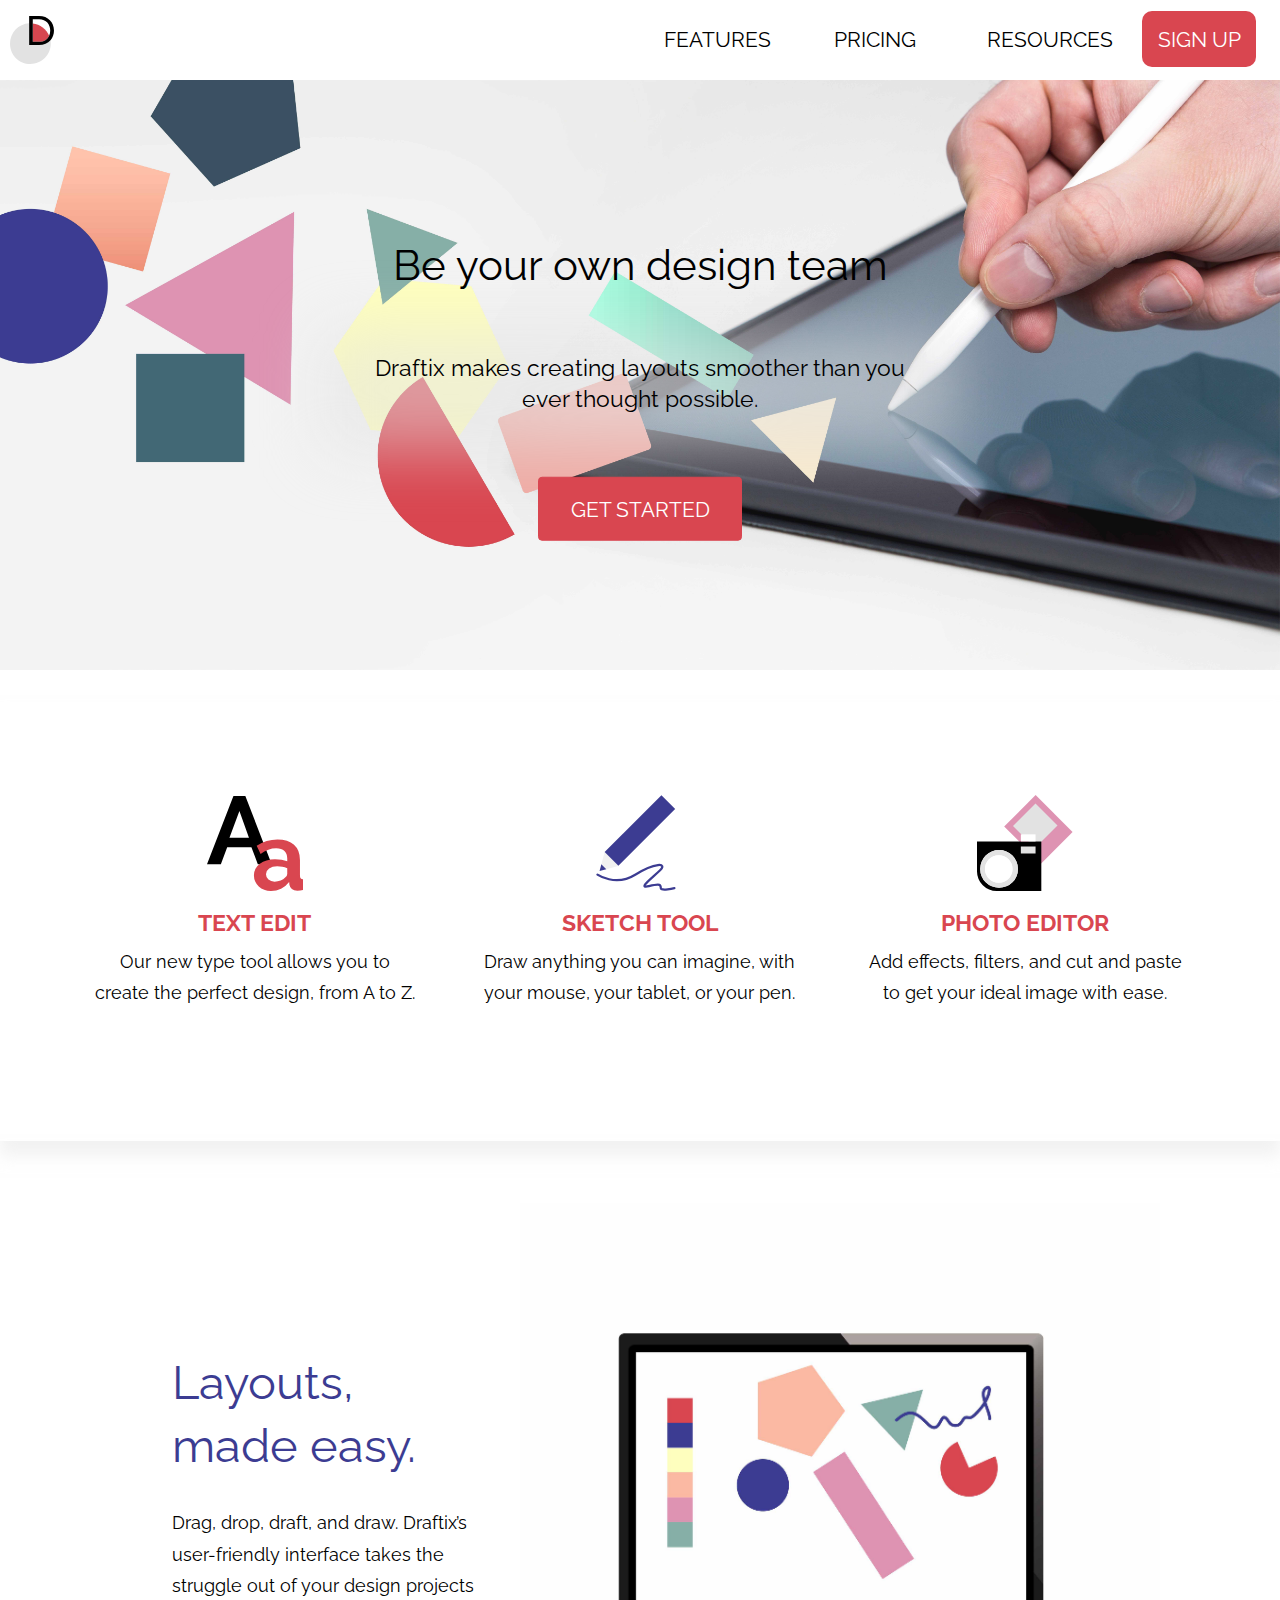
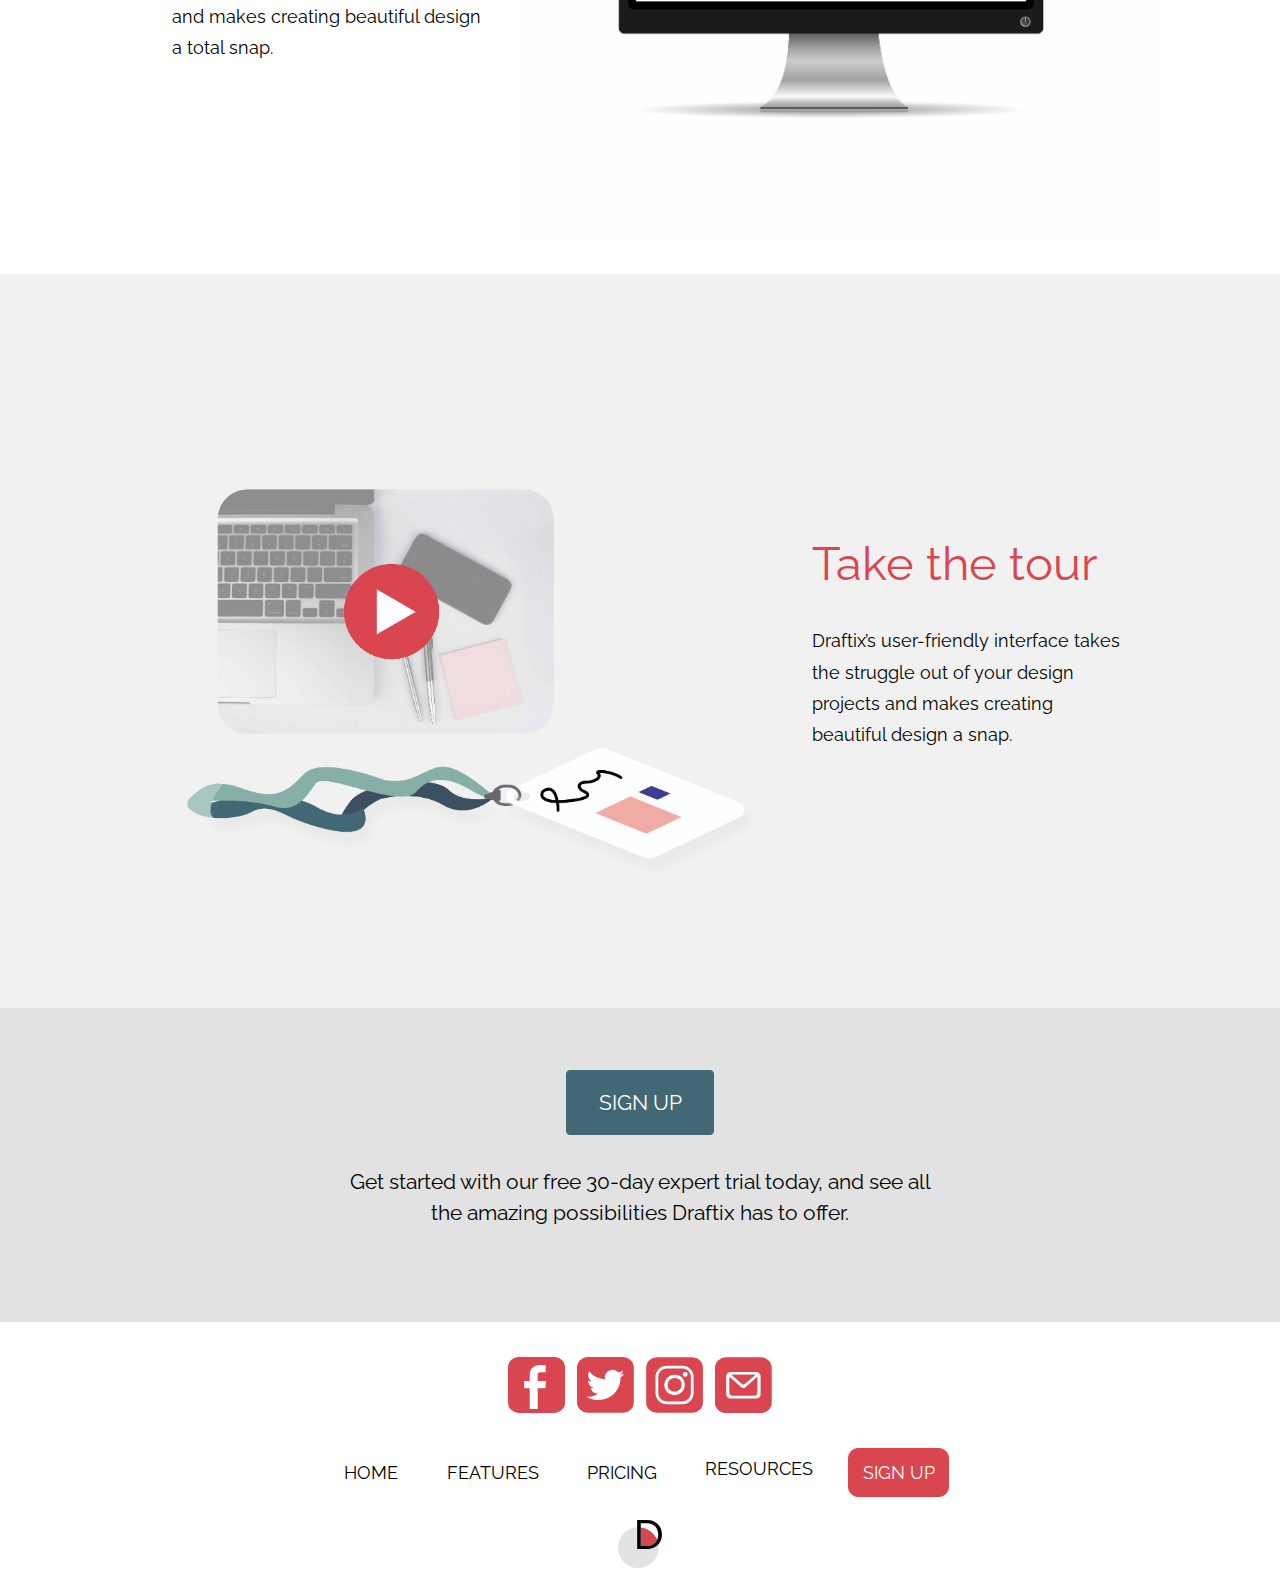
==== index.html @ 53c60def "Fixed bottom nav buttons and favicon" ====
<!DOCTYPE html>
<html lang="en-ca">
<head>
  <meta charset="utf-8">
  <title>Draftix | Home</title>
  <meta name="viewport" content="width=device-width,initial-scale=1">
  <link href="css/modules.css" rel="stylesheet">
  <link href="css/grid.css" rel="stylesheet">
  <link href="css/type.css" rel="stylesheet">
  <link href="css/main.css" rel="stylesheet">
  <link href="https://fonts.googleapis.com/css?family=Raleway:500,700" rel="stylesheet">
  <link rel="icon" type="image/png" href="images/favicon-32x32.png" sizes="32x32">
  <link rel="icon" type="image/png" href="images/favicon-16x16.png" sizes="16x16">

</head>
<body>

  <header>
    <div class="grid pad-t-1-4">
      <div class="unit xs-1-4 island-1-4">
        <a href="index.html"><img class="logo icon i-48" src="images/draftix-logo.svg" alt=""></a>
      </div>
      <nav class="nav-top unit xs-3-4">
        <input type="checkbox" class="nav-check" id="nav-check">
        <label class="nav-label" for="nav-check">
          <img class="nav-open icon i-48" src="images/nav-icon-open.svg" alt="Open Navigation">
          <img class="nav-close icon i-48" src="images/nav-icon-close.svg" alt="Close Navigation">
        </label>
        <ul class="nav list-group text-upper grid">
          <li class="island-1-2 unit xs-1 s-1 m-1 l-1-4 current"><a href="tour.html">Features</a></li>
          <li class="island-1-2 unit xs-1 s-1 m-1 l-1-4"><a href="pricing.html">Pricing</a></li>
          <li class="island-1-2 unit xs-1 s-1 m-1 l-1-4"><a href="#">Resources</a></li>
          <li class="island-1-2 unit xs-1 s-1 m-1 l-1-4"><a href="sign-up.html">Sign Up</a></li>
        </ul>
      </nav>
    </div>
  </header>

  <main>
    <div class="banner grid relative">

      <div class="crop unit unit-content-center xs-1 push">
        <img class="home-banner overflow" src="images/banner-tablet-shapes.jpg" alt="banner">
      </div>

      <div class="unit banner-text absolute text-center pin-c xs-2-3 s-1-2">
        <h1 class="not-bold zetta push">Be your own design team</h1>
        <p class=" push mega island home-banner-caption pad-t-1-2">Draftix makes creating layouts smoother than you ever thought possible.</p>
        <p class="push-2 mega island home-banner-blur pad-t-1-2">Draftix makes creating layouts smoother than you ever thought possible.</p>
        <a href="pricing.html" class="btn btn-red text-upper gutter island-1-2">Get Started</a>
      </div>

    </div>

    <section>
      <div class="icon-list shadow pad-b island center-content">
        <ol class="list-group island center-contents-horizontal grid valign-middle icons">

          <li class=" home-icon island list-group-item unit xs-1 s-1 m-1-3 l-1-3 text-center push-1-4">
            <i class="icon i-96 push-1-2"><img src="images/icon-text.svg" alt=""></i>
            <h2 class="mega icon-label bold text-upper center-text push-1-4">Text Edit</h2>
            <p class="milli">Our new type tool allows you to create the perfect design, from A to Z.</p>
          </li>

          <li class="home-icon island list-group-item unit xs-1 s-1 m-1-3 l-1-3 text-center push-1-4">
            <i class="icon i-96 push-1-2"><img src="images/icon-sketch.svg" alt=""></i>
            <h2 class="mega icon-label bold text-upper center-text push-1-4">Sketch Tool</h2>
            <p class="milli">Draw anything you can imagine, with your mouse, your tablet, or your pen.</p>
          </li>

          <li class="home-icon island list-group-item unit xs-1 s-1 m-1-3 l-1-3 text-center push-1-4">
            <i class="icon i-96 push-1-2"><img src="images/icon-photo.svg" alt=""></i>
            <h2 class="mega icon-label bold text-upper center-text push-1-4">Photo Editor</h2>
            <p class="milli">Add effects, filters, and cut and paste to get your ideal image with ease.</p>
          </li>

        </ol>
      </div>

      <div class="shadow cards center-content">
        <div class="grid center cards-container center-content push">
          <div class="unit xs-1 s-1 m-2-3 l-1-2 card-type-1 gutter">
            <div class=" card-type">
              <h2 class=" pad-t-2 blue not-bold yotta">Layouts, made easy.</h2>
              <p class="milli">Drag, drop, draft, and draw. Draftix’s user-friendly interface takes the struggle out of your design projects and makes creating beautiful design a total snap.</p>
            </div>
          </div>
          <div class="unit xs-1 s-1 m-1-3 l-1-2 card-image pad-t-2">
            <img class="monitor img-flex" src="images/home-card-monitor.jpg" alt="monitor">
          </div>
          <div class="unit xs-1 s-1 m-1-2 l-1-2 card-type-2 island text-center">
            <h2 class="blue not-bold yotta">Layouts, made easy.</h2>
            <p class="gutter-2">Drag, drop, draft, and draw. Draftix’s user-friendly interface takes the struggle out of your design projects and makes creating beautiful design a total snap.</p>
          </div>
        </div>
      </div>

      <div class="shadow cards center-content back-lt-gray">
        <div class="grid center cards-container center-content push">
          <div class="unit xs-1 s-1 m-1-3 l-1-2 card-image embed">
            <img class="pass img-flex pad-t-2" src="images/card-pass.jpg" alt="monitor">
          </div>
          <div class="unit xs-1 s-1 m-1-2 l-1-2 card-type-4 island text-center">
            <h2 class="red not-bold yotta">Take the tour</h2>
            <p class="gutter-2">Draftix’s user-friendly interface takes the struggle out of your design projects and makes creating beautiful design a snap.</p>
          </div>
          <div class="unit xs-1 s-1 m-2-3 l-1-2 card-type-3 gutter">
            <div class="card-type">
              <h2 class=" pad-t-2 red not-bold yotta">Take the tour</h2>
              <p class="milli">Draftix’s user-friendly interface takes the struggle out of your design projects and makes creating beautiful design a snap.</p>
            </div>
          </div>
        </div>
      </div>
    </section>

    <div class="back-dk-gray center-content island-2">
      <a href="pricing.html" class="btn btn-teal text-upper gutter island-1-2 push">Sign Up</a>
      <p class="sign-up-text center-text">Get started with our free 30-day expert trial today, and see all the amazing possibilities Draftix has to offer.</p>
    </div>

  </main>

  <footer class="island-1-2 bottom-nav">
    <div class="gutter-1-2 pad-t-1-2">
      <a class="icon-link push-2" href="https://www.facebook.com/">
        <i class="icon i-64">
          <img class="island-1-8" src="images/icon-social-facebook.svg" alt="Facebook">
        </i>
        <span class="icon-label hidden">Facebook</span>
      </a>
      <a class="icon-link push-2" href="https://www.twitter.com/">
        <i class="icon i-64">
          <img class="island-1-8" src="images/icon-social-twitter.svg" alt="Twitter">
        </i>
        <span class="icon-label hidden">Twitter</span>
      </a>
      <a class="icon-link push-2" href="https://www.instagram.com/">
        <i class="icon i-64">
          <img class="island-1-8" src="images/icon-social-instagram.svg" alt="Instagram">
        </i>
        <span class="icon-label hidden">Instagram</span>
      </a>
      <a class="icon-link push-2" href="#">
        <i class="embed-item icon i-64">
          <img class="island-1-8" src="images/icon-social-email.svg" alt="Email">
        </i>
        <span class="icon-label hidden">Email</span>
      </a>
    </div>
    <nav class="pad-t-1-2">
      <ul class="list-group text-upper milli push-0 island-1-4">
        <li class="island-1-4"><a href="index.html">Home</a></li>
        <li class="island-1-4"><a href="tour.html">Features</a></li>
        <li class="island-1-4"><a href="pricing.html">Pricing</a></li>
        <li class="island-1-4 push-1-4"><a href="#">Resources</a></li>
        <li class="island-1-4"><a class="btn btn-red text-upper pad-t-1-4" href="pricing.html">Sign Up</a></li>
      </ul>
    </nav>
    <div class="unit xs-1 island-1-4 bottom-logo">
      <a class="right pad-b-1-2" href="index.html"><img class="icon i-48" src="images/draftix-logo.svg" alt=""></a>
    </div>
  </footer>

</body>
</html>
---- css/modules.css ----
/*
 * Modulifier || Code released under the UNLICENSE
 * Code under other copyrights & licenses listed below.
 * https://modulifier.web-dev.tools/#responsive;images;list-group;embed;media-object;icons;hidden;positioning;nice-lists;forms;buttons;accessibility;print
 */

@-moz-viewport { width: device-width; scale: 1; }
@-ms-viewport { width: device-width; scale: 1; }
@-o-viewport { width: device-width; scale: 1; }
@-webkit-viewport { width: device-width; scale: 1; }
@viewport { width: device-width; scale: 1; }

html {
  box-sizing: border-box;
  -moz-text-size-adjust: 100%;
  -ms-text-size-adjust: 100%;
  -webkit-text-size-adjust: 100%;
  text-size-adjust: 100%;
}

*, *::before, *::after {
  box-sizing: inherit;
}

body {
  margin: 0;
}

article,
aside,
details,
figcaption,
figure,
footer,
header,
main,
menu,
nav,
section,
summary {
  display: block;
}

audio,
canvas,
progress,
video {
  display: inline-block;
  vertical-align: baseline;
}

template {
  display: none;
}

details {
  cursor: pointer;
}

audio:not([controls]) {
  display: none;
  height: 0;
}

a,
area,
button,
input,
label,
select,
textarea,
[tabindex] {
  -ms-touch-action: manipulation;
  touch-action: manipulation;
}

img {
  border: 0;
}

.img-flex {
  display: block;
  width: 100%;
}

svg {
  fill: currentColor;
}

svg:not(:root) {
  overflow: hidden;
}

svg.img-flex {
  width: 100%;
  height: 100%;
}

.image-replacement, .ir {
  overflow: hidden;
  direction: ltr;
  text-align: left;
  text-indent: 100%;
  white-space: nowrap;
}

.list-group, .list-group-inline, .list-group--inline {
  padding-left: 0;
  list-style-type: none;
}

.list-group > dd {
  margin-left: 0;
}

.list-group-inline::before,
.list-group-inline::after,
.list-group--inline::before,
.list-group--inline::after {
  content: "";
  display: table;
}

.list-group-inline::after,
.list-group--inline::after {
  clear: both;
}

.list-group-inline > li,
.list-group--inline > li {
  display: inline-block;
}

.list-group-inline > dt,
.list-group--inline > dt {
  clear: left;
  float: left;
  width: 11em;
}

.list-group-inline > dd,
.list-group--inline > dd {
  float: left;
  min-width: 12em;
}

.embed {
  margin-left: 0;
  margin-right: 0;
  overflow: hidden;
  position: relative;
  width: 100%;
}

.embed-1by1, .embed--1by1 {
  padding-top: 100%; /* Square */
}

.embed-4by3, .embed--4by3 {
  padding-top: 75%; /* Traditional TV/computer screens */
}

.embed-iso216, .embed--iso216 {
  padding-top: 70.92%; /* A-standard paper sizes */
}

.embed-3by2, .embed--3by2 {
  padding-top: 66.6%; /* Classic 35 mm film & most digital photos, landscape */
}

.embed-2by3, .embed--2by3 {
  padding-top: 150%; /* Classic 35 mm film & most digital photos, portrait */
}

.embed-golden, .embed--golden {
  padding-top: 61.8%; /* The Golden Ratio */
}

.embed-16by9, .embed--16by9 {
  padding-top: 56.25%; /* HD TV */
}

.embed-185by100, .embed--185by100 {
  padding-top: 54.05%; /* Common widescreen cinema */
}

.embed-24by10, .embed--24by10 {
  padding-top: 41.667%; /* Widescreen cinema: 2.4:1 */
}

.embed-3by1, .embed--3by1 {
  padding-top: 33.3333%; /* Panorama photos */
}

.embed-4by1, .embed--4by1 {
  padding-top: 25%; /* Polyvision */
}

.embed-5by1, .embed--5by1 {
  padding-top: 20%; /* Really wide... */
}

.embed-item, .embed__item {
  min-height: 100%;
  left: 0;
  position: absolute;
  top: 0;
  width: 100%;
}

.media {
  overflow: hidden;
}

.media-img, .media__img {
  float: left;
}

.media-img-reversed, .media__img--reversed {
  float: right;
}

.media-img-stacked, .media__img--stacked {
  float: none;
}

.media-body, .media__body {
  overflow: hidden;
  min-width: 12em; /* Slightly less than 200px, responsiveness built in */
}

.icon {
  display: inline-block;
  position: relative;
  background: transparent none no-repeat center center;
  background-size: contain;
  vertical-align: middle;
}

.i-16, .i--16 {
  height: 16px;
  width: 16px;
}

.i-18, .i--18 {
  height: 18px;
  width: 18px;
}

.i-24, .i--24 {
  height: 24px;
  width: 24px;
}

.i-32, .i--32 {
  height: 32px;
  width: 32px;
}

.i-48, .i--48 {
  height: 48px;
  width: 48px;
}

.i-64, .i--64 {
  height: 64px;
  width: 64px;
}

.i-96, .i--96 {
  height: 96px;
  width: 96px;
}

.i-128, .i--128 {
  height: 128px;
  width: 128px;
}

.i-192, .i--192 {
  height: 192px;
  width: 192px;
}

.i-256, .i--256 {
  height: 256px;
  width: 256px;
}

.icon img,
.icon svg {
  left: 0;
  height: 100%;
  position: absolute;
  top: 0;
  width: 100%;
  fill: currentColor;
}

.icon-label {
  vertical-align: middle;
}

.icon-link,
.icon-link:focus,
.icon-link:hover {
  text-decoration: none;
}

[hidden], .hidden {
  /* stylelint-disable declaration-no-important */
  display: none !important;
  visibility: hidden !important;
  /* stylelint-enable */
}

.visually-hidden {
  height: 1px;
  margin: -1px;
  overflow: hidden;
  padding: 0;
  position: absolute;
  width: 1px;
  border: 0;
  clip: rect(0 0 0 0);
}

.visually-hidden.focusable:active, .visually-hidden.focusable:focus {
  height: auto;
  margin: 0;
  overflow: visible;
  position: static;
  width: auto;
  clip: auto;
}

.invisible {
  visibility: hidden;
}

.chop,
.crop {
  overflow: hidden;
}

.truncate {
  max-width: 100%;
  overflow: hidden;
  width: 100%;
  text-overflow: ellipsis;
  white-space: nowrap;
}

.scrollable {
  max-width: 100%;
  overflow-x: auto;
  overflow-y: hidden;
  -webkit-overflow-scrolling: touch;
}

.clearfix::after {
  content: " ";
  display: block;
  clear: both;
}

.left {
  float: left;
}

.right {
  float: right;
}

.center-text,
.center-flow {
  text-align: center;
}

.center-block {
  margin-left: auto;
  margin-right: auto;
}

.no-auto-margins,
.not-centered {
  margin-left: 0;
  margin-right: 0;
}

.center-content,
.center-content-vertical,
.center-contents,
.center-contents-vertical {
  display: -webkit-flex;
  display: -ms-flexbox;
  display: flex;
  -webkit-justify-content: center;
  -ms-flex-pack: center;
  justify-content: center;
  -webkit-align-items: center;
  -ms-flex-align: center;
  align-items: center;
  -webkit-align-content: center;
  -ms-flex-line-pack: center;
  align-content: center;
  -webkit-flex-direction: column wrap;
  -ms-flex-direction: column wrap;
  flex-flow: column wrap;
}

.center-content-horizontal,
.center-contents-horizontal {
  display: -webkit-flex;
  display: -ms-flexbox;
  display: flex;
  -webkit-justify-content: center;
  -ms-flex-pack: center;
  justify-content: center;
  -webkit-align-items: center;
  -ms-flex-align: center;
  align-items: center;
  -webkit-align-content: center;
  -ms-flex-line-pack: center;
  align-content: center;
  -webkit-flex-direction: row wrap;
  -ms-flex-direction: row wrap;
  flex-flow: row wrap;
}

.inline {
  display: inline;
}

.block {
  display: block;
}

.inline-block, .ib {
  display: inline-block;
}

.valign-top {
  vertical-align: top;
}

.valign-bottom {
  vertical-align: bottom;
}

.valign-middle {
  vertical-align: middle;
}

.fixed {
  position: fixed;
}

.relative {
  position: relative;
}

[class*="pin-"],
.absolute {
  position: absolute;
}

.static {
  position: static;
}

.zindex-1 {
  z-index: 1;
}

.zindex-2 {
  z-index: 2;
}

.zindex-3 {
  z-index: 3;
}

.zindex-1000 {
  z-index: 1000;
}

.pin-top-left,
.pin-left-top,
.pin-tl,
.pin-lt {
  top: 0;
  left: 0;
}

.pin-top-right,
.pin-right-top,
.pin-tr,
.pin-rt {
  top: 0;
  right: 0;
}

.pin-bottom-left,
.pin-left-bottom,
.pin-bl,
.pin-lb {
  bottom: 0;
  left: 0;
}

.pin-bottom-right,
.pin-right-bottom,
.pin-br,
.pin-rb {
  bottom: 0;
  right: 0;
}

.pin-top-center,
.pin-center-top,
.pin-tc,
.pin-ct {
  left: 50%;
  top: 0;
  transform: translateX(-50%);
}

.pin-bottom-center,
.pin-center-bottom,
.pin-bc,
.pin-cb {
  bottom: 0;
  left: 50%;
  transform: translateX(-50%);
}

.pin-center-left,
.pin-left-center,
.pin-cl,
.pin-lc {
  left: 0;
  top: 50%;
  transform: translateY(-50%);
}

.pin-center-right,
.pin-right-center,
.pin-cr,
.pin-rc {
  right: 0;
  top: 50%;
  transform: translateY(-50%);
}

.pin-center, .pin-c {
  left: 50%;
  top: 50%;
  transform: translate(-50%, -50%);
}

.width-quarter, .w-1-4 {
  width: 25%;
}

.width-half, .w-1-2 {
  width: 50%;
}

.width-full, .w-1 {
  width: 100%;
}

.height-quarter, .h-1-4 {
  height: 25%;
}

.height-half, .h-1-2 {
  height: 50%;
}

.height-full, .h-1 {
  height: 100%;
}

ul {
  list-style-type: none;
}

ul > li::before {
  content: "·";
  float: left;
  margin-left: -1.6em;
  width: 1.3em;
  text-align: right;
}

ol {
  counter-reset: ol-simple-numbers;
  list-style-type: none;
}

ol > li::before {
  float: left;
  margin-left: -1.6em;
  width: 1.3em;
  counter-increment: ol-simple-numbers;
  content: counter(ol-simple-numbers);
  text-align: right;
}

.list-group > li::before,
.list-group-inline > li::before,
.list-group--inline > li::before {
  content: none;
}

/* stylelint-disable no-descending-specificity */

/*
 * (c) Nicolas Gallagher and Jonathan Neal of Normalize.css || MIT License
 *     https://necolas.github.io/normalize.css/
 */

button,
input,
optgroup,
select,
textarea {
  color: inherit;
  font: inherit;
  margin: 0;
}

button,
input {
  overflow: visible;
}

button,
select {
  text-transform: none;
}

button,
html [type="button"],
[type="reset"],
[type="submit"] {
  -webkit-appearance: button;
  cursor: pointer;
}

button[disabled],
html input[disabled] {
  cursor: default;
}

button::-moz-focus-inner,
input::-moz-focus-inner {
  border: 0;
  padding: 0;
}

[type="checkbox"],
[type="radio"] {
  opacity: 0;
  position: absolute;
  height: 1px;
  width: 1px;
}

[type="number"]::-webkit-inner-spin-button,
[type="number"]::-webkit-outer-spin-button {
  height: auto;
}

[type="search"]::-webkit-search-cancel-button,
[type="search"]::-webkit-search-decoration {
  -webkit-appearance: none;
}

fieldset {
  padding-left: 0;
  padding-right: 0;

  border: 0;
  border-top: 2px solid #666;
}

legend {
  color: inherit;
  display: table;
  max-width: 100%;
  padding: 0 .3em 0 0;
  white-space: normal;

  border: 0;

  font-weight: bold;
}

optgroup {
  font-weight: bold;
}

::-webkit-input-placeholder {
  color: inherit;
  opacity: .54;
}

::-webkit-file-upload-button {
  -webkit-appearance: button;
  font: inherit;
}

/* End Normalize.css code */

label,
.label-block {
  display: block;
  cursor: pointer;
}

[type="checkbox"] + label,
[type="radio"] + label,
.label-inline {
  display: inline-block;
}

input:not([type]),
[type="text"],
[type="number"],
[type="search"],
[type="url"],
[type="email"],
[type="password"],
[type="tel"],
[type="datetime-local"],
[type="month"],
[type="week"],
[type="date"],
[type="time"],
[type="range"],
select,
textarea {
  -moz-appearance: none;
  -webkit-appearance: none;
  appearance: none;
}

input,
textarea {
  display: block;
  width: 100%;

  background-color: #fff;
  border: 2px solid #666;
  border-radius: 0;

  vertical-align: middle;
}

label {
  vertical-align: middle;
}

textarea {
  max-width: 100%;
  min-height: 4em;
  overflow: auto;
}

[type="color"] {
  display: inline-block;
  width: 2em;
}

select {
  display: block;
  width: 100%;

  background-image: url("data:image/svg+xml,%3Csvg xmlns='http://www.w3.org/2000/svg' width='256' height='256' viewBox='0 0 256 256'%3E%3Cpath fill='none' stroke='%23000' stroke-miterlimit='10' stroke-width='70' d='M36.3 82.1l91.9 91.8 91.5-91.8'/%3E%3C/svg%3E");
  background-repeat: no-repeat;
  background-position: calc(100% - .4em) center;
  background-size: 18px auto;
  background-color: #fff;
  border: 2px solid #666;
  border-radius: 0;
}

[type="checkbox"] + label::before {
  content: " ";
  display: inline-block;
  height: 1.8em;
  margin-right: .3em;
  position: relative;
  vertical-align: middle;
  top: -.1em;
  width: 1.8em;

  background-color: #fff;
  background-size: cover;
  border: 2px solid #666;

  line-height: inherit;
}

[type="checkbox"]:checked + label::before {
  background-image: url("data:image/svg+xml,%3Csvg xmlns='http://www.w3.org/2000/svg' width='256' height='256' viewBox='0 0 256 256'%3E%3Cpath fill='none' stroke='%23000' stroke-miterlimit='10' stroke-width='50' d='M49.9 130.1l50.8 50.7L206.1 75.2'/%3E%3C/svg%3E");
}

[type="checkbox"]:focus + label::before {
  outline: 3px solid #000;
  z-index: 1000;
}

[type="radio"] + label::before {
  content: " ";
  display: inline-block;
  height: 1.8em;
  margin-right: .3em;
  position: relative;
  vertical-align: middle;
  top: -.1em;
  width: 1.8em;

  background-color: #fff;
  background-size: cover;
  border: 2px solid #666;
  border-radius: 50%;

  line-height: inherit;
}

[type="radio"]:checked + label::before {
  background-image: url("data:image/svg+xml,%3Csvg xmlns='http://www.w3.org/2000/svg' width='256' height='256' viewBox='0 0 256 256'%3E%3Ccircle cx='128' cy='128' r='70.4'/%3E%3C/svg%3E");
}

[type="radio"]:focus + label::before,
[type="radio"] + label:focus::before {
  box-shadow: 0 0 0 3px #000;
  z-index: 1000;
}

[type="range"] {
  border: 0;
  background-color: #fff;
}

[type="range"]::-webkit-slider-runnable-track {
  height: 6px;

  -webkit-appearance: none;
  appearance: none;
  background-color: #ccc;
  border: 0;
  border-radius: 3px;
}

[type="range"]:active::-webkit-slider-runnable-track {
  background-color: #ccc;
}

[type="range"]::-moz-range-track {
  height: 6px;

  -moz-appearance: none;
  appearance: none;
  background-color: #ccc;
  border: 0;
  border-radius: 3px;
}

[type="range"]:active::-moz-range-track {
  background-color: #ccc;
}

[type="range"]::-ms-track {
  height: 6px;

  -ms-appearance: none;
  appearance: none;
  background-color: #ccc;
  border: 0;
  border-radius: 3px;
}

[type="range"]:active::-ms-track {
  background-color: #ccc;
}

[type="range"]::-webkit-slider-thumb {
  margin-top: -4px;
  height: 16px;
  width: 16px;

  -webkit-appearance: none;
  appearance: none;
  background-color: #000;
  border: none;
  border-radius: 50%;
}

[type="range"]:hover::-webkit-slider-thumb {
  background-color: #000;
}

[type="range"]:active::-webkit-slider-thumb {
  background-color: #000;
}

[type="range"]::-moz-range-thumb {
  margin-top: -4px;
  height: 16px;
  width: 16px;

  -webkit-appearance: none;
  appearance: none;
  background-color: #000;
  border: none;
  border-radius: 50%;
}

[type="range"]:hover::-moz-range-thumb {
  background-color: #000;
}

[type="range"]:active::-moz-range-thumb {
  background-color: #000;
}

[type="range"]::-ms-thumb {
  margin-top: -4px;
  height: 16px;
  width: 16px;

  -webkit-appearance: none;
  appearance: none;
  background-color: #000;
  border: none;
  border-radius: 50%;
}

[type="range"]:hover::-ms-thumb {
  background-color: #000;
}

[type="range"]:active::-ms-thumb {
  background-color: #000;
}

[type="checkbox"].hide-custom-input + label::before,
[type="checkbox"] + .hide-custom-input::before,
[type="radio"].hide-custom-input + label::before,
[type="radio"] + .hide-custom-input::before {
  content: none;
  display: none;
}

/* stylelint-enable */

.link-box {
  display: block;
  text-decoration: none;
}

button,
.btn {
  cursor: pointer;
  display: inline-block;
  margin: 0;
  overflow: visible;
  padding: .375em .75em .42em;
  -webkit-appearance: none;
  -moz-appearance: none;
  appearance: none;
  background-color: #333;
  border-radius: 4px;
  border: 3px solid #333;
  color: #fff;
  font: inherit;
  text-decoration: none;
  text-transform: none;
}

button::-moz-focus-inner {
  border: 0;
  padding: 0;
}

button:focus,
button:hover,
.btn:focus,
.btn:hover {
  background-color: #000;
  border-color: #000;
  color: #fff;
}

button[disabled] {
  cursor: default;
}

.btn-light, .btn--light {
  background-color: #e2e2e2;
  border-color: #e2e2e2;
  color: #000;
}

.btn-light:focus,
.btn-light:hover,
.btn--light:focus,
.btn--light:hover {
  background-color: #666;
  border-color: #666;
  color: #fff;
}

.btn-ghost,
.btn--ghost {
  background-color: transparent;
  border-color: #333;
  color: #000;
}

.btn-ghost:focus,
.btn-ghost:hover,
.btn--ghost:focus,
.btn--ghost:hover {
  background-color: #e2e2e2;
  border-color: #000;
  color: #000;
}

.btn-link {
  display: inline;
  padding: 0;
  background-color: transparent;
  border-radius: 0;
  border: 0;
  color: inherit;
}

.btn-link:focus,
.btn-link:hover {
  background-color: transparent;
  color: inherit;
}

a:hover, a:active {
  outline: none;
}

a:focus,
[tabindex="0"]:focus,
details:focus,
summary:focus,
input:focus,
textarea:focus,
button:focus,
select:focus {
  outline: 3px solid #000;
  outline-offset: 0;
}

a:focus, [tabindex="0"]:focus {
  outline-offset: 3px;
}

.skip-links {
  margin: 0;
  padding: 0;
  list-style-type: none;
}

.skip-links > li::before {
  content: none; /* Remove the bullets if nice lists is selected */
}

.skip-links a,
.skip-links button {
  padding: .5em .75em;
  position: absolute;
  top: -10em;
  z-index: 10000; /* To make sure they're always on top */
  background-color: #000;
  border: 0;
  color: #fff;
  font-size: 1.125rem;
  font-weight: bold;
  text-decoration: none;
}

.skip-links a:focus,
.skip-links button:focus {
  outline-offset: 3px;
  top: 0;
}

[aria-busy="true"] {
  cursor: progress;
}

[aria-controls] {
  cursor: pointer;
}

[aria-disabled] {
  cursor: default;
}

.print-only {
  display: none;
  visibility: hidden;
}

@media print {

  .no-print {
    display: none;
    visibility: hidden;
  }

  .print-only {
    display: block;
    visibility: visible;
  }

  /*
   * (c) HTML5 Boilerplate || MIT License
   *     https://html5boilerplate.com/
   */

  /* stylelint-disable declaration-no-important */

  *, *::before, *::after, *::first-letter, *::first-line {
    background: none transparent !important;
    color: #000 !important;
    box-shadow: none !important;
    text-shadow: none !important;
  }

  /* stylelint-enable */

  a, a:visited {
    text-decoration: underline;
  }

  a[href]::after {
    content: " (" attr(href) ")";
  }

  abbr[title]::after {
    content: " (" attr(title) ")";
  }

  a[href^="#"]::after,
  a[href^="javascript:"]::after {
    content: "";
  }

  pre, blockquote {
    page-break-inside: avoid;
  }

  thead {
    display: table-header-group;
  }

  tr, img {
    page-break-inside: avoid;
  }

  p, h1, h2, h3, h4, h5, h6 {
    orphans: 3;
    widows: 3;
  }

  h1, h2, h3, h4, h5, h6 {
    page-break-after: avoid;
  }

  /* End HTML5 Boilerplate code */
}
---- css/grid.css ----
/*
  Gridifier || Code released under the UNLICENSE
  https://gridifier.web-dev.tools/#xs,4,0,0,0;s,4,25,0,0;m,4,38,1,1;l,4,60,1,1
*/

.grid {
  margin: 0;
  padding: 0;
  letter-spacing: -.31em;
  text-rendering: optimizeSpeed;
  display: -webkit-flex;
  display: -ms-flexbox;
  display: flex;
  -webkit-flex-flow: row wrap;
  -ms-flex-flow: row wrap;
  flex-flow: row wrap;
}

.grid-bottom {
  -webkit-align-items: flex-end;
  -ms-align-items: flex-end;
  align-items: flex-end;
}

.grid-middle {
  -webkit-align-items: center;
  -ms-align-items: center;
  align-items: center;
}

.grid-stretch {
  -webkit-align-items: stretch;
  -ms-align-items: stretch;
  align-items: stretch;
}

.opera-only :-o-prefocus,
.grid {
  word-spacing: -.43em;
}

.unit {
  letter-spacing: normal;
  text-rendering: auto;
  vertical-align: top;
  word-spacing: normal;
  display: inline-block;
  visibility: visible;
}

.grid-bottom .unit {
  vertical-align: bottom;
}

.grid-middle .unit {
  vertical-align: middle;
}

[class*="unit-push-"],
[class*="unit-pull-"] {
  position: relative;
}

.unit-xs-hidden {
  display: none;
  visibility: hidden;
}

.unit-xs-centered {
  margin: 0 auto;
}

.unit-xs-1,
.xs-1 {
  display: block;
  visibility: visible;
  width: 100%;
}

.unit-xs-1-2,
.xs-1-2 {
  width: 50%;
}

.unit-xs-1-3,
.xs-1-3 {
  width: 33.3333%;
}

.unit-xs-2-3,
.xs-2-3 {
  width: 66.6667%;
}

.unit-xs-1-4,
.xs-1-4 {
  width: 25%;
}

.unit-xs-3-4,
.xs-3-4 {
  width: 75%;
}

.unit-xs-1-2,
.xs-1-2,
.unit-xs-1-3,
.xs-1-3,
.unit-xs-2-3,
.xs-2-3,
.unit-xs-1-4,
.xs-1-4,
.unit-xs-3-4,
.xs-3-4 {
  display: inline-block;
  visibility: visible;
}

@media only screen and (min-width: 25em) {

  .unit-s-hidden {
    display: none;
    visibility: hidden;
  }

  .unit-s-centered {
    margin: 0 auto;
  }

  .unit-s-1,
  .s-1 {
    display: block;
    visibility: visible;
    width: 100%;
  }

  .unit-s-1-2,
  .s-1-2 {
    width: 50%;
  }

  .unit-s-1-3,
  .s-1-3 {
    width: 33.3333%;
  }

  .unit-s-2-3,
  .s-2-3 {
    width: 66.6667%;
  }

  .unit-s-1-4,
  .s-1-4 {
    width: 25%;
  }

  .unit-s-3-4,
  .s-3-4 {
    width: 75%;
  }

  .unit-s-1-2,
  .s-1-2,
  .unit-s-1-3,
  .s-1-3,
  .unit-s-2-3,
  .s-2-3,
  .unit-s-1-4,
  .s-1-4,
  .unit-s-3-4,
  .s-3-4 {
    display: inline-block;
    visibility: visible;
  }

}

@media only screen and (min-width: 38em) {

  .unit-m-hidden {
    display: none;
    visibility: hidden;
  }

  .unit-m-centered {
    margin: 0 auto;
  }

  .unit-m-1,
  .m-1 {
    display: block;
    visibility: visible;
    width: 100%;
  }

  .unit-offset-m-0 {
    margin-left: 0;
  }

  .unit-push-m-0,
  .unit-pull-m-0 {
    left: 0;
  }

  .unit-m-1-2,
  .m-1-2 {
    width: 50%;
  }

  .unit-offset-m-1-2 {
    margin-left: 50%;
  }

  .unit-push-m-1-2 {
    left: 50%;
  }

  .unit-pull-m-1-2 {
    left: -50%;
  }

  .unit-m-1-3,
  .m-1-3 {
    width: 33.3333%;
  }

  .unit-offset-m-1-3 {
    margin-left: 33.3333%;
  }

  .unit-push-m-1-3 {
    left: 33.3333%;
  }

  .unit-pull-m-1-3 {
    left: -33.3333%;
  }

  .unit-m-2-3,
  .m-2-3 {
    width: 66.6667%;
  }

  .unit-offset-m-2-3 {
    margin-left: 66.6667%;
  }

  .unit-push-m-2-3 {
    left: 66.6667%;
  }

  .unit-pull-m-2-3 {
    left: -66.6667%;
  }

  .unit-m-1-4,
  .m-1-4 {
    width: 25%;
  }

  .unit-offset-m-1-4 {
    margin-left: 25%;
  }

  .unit-push-m-1-4 {
    left: 25%;
  }

  .unit-pull-m-1-4 {
    left: -25%;
  }

  .unit-m-3-4,
  .m-3-4 {
    width: 75%;
  }

  .unit-offset-m-3-4 {
    margin-left: 75%;
  }

  .unit-push-m-3-4 {
    left: 75%;
  }

  .unit-pull-m-3-4 {
    left: -75%;
  }

  .unit-m-1-2,
  .m-1-2,
  .unit-m-1-3,
  .m-1-3,
  .unit-m-2-3,
  .m-2-3,
  .unit-m-1-4,
  .m-1-4,
  .unit-m-3-4,
  .m-3-4 {
    display: inline-block;
    visibility: visible;
  }

}

@media only screen and (min-width: 60em) {

  .unit-l-hidden {
    display: none;
    visibility: hidden;
  }

  .unit-l-centered {
    margin: 0 auto;
  }

  .unit-l-1,
  .l-1 {
    display: block;
    visibility: visible;
    width: 100%;
  }

  .unit-offset-l-0 {
    margin-left: 0;
  }

  .unit-push-l-0,
  .unit-pull-l-0 {
    left: 0;
  }

  .unit-l-1-2,
  .l-1-2 {
    width: 50%;
  }

  .unit-offset-l-1-2 {
    margin-left: 50%;
  }

  .unit-push-l-1-2 {
    left: 50%;
  }

  .unit-pull-l-1-2 {
    left: -50%;
  }

  .unit-l-1-3,
  .l-1-3 {
    width: 33.3333%;
  }

  .unit-offset-l-1-3 {
    margin-left: 33.3333%;
  }

  .unit-push-l-1-3 {
    left: 33.3333%;
  }

  .unit-pull-l-1-3 {
    left: -33.3333%;
  }

  .unit-l-2-3,
  .l-2-3 {
    width: 66.6667%;
  }

  .unit-offset-l-2-3 {
    margin-left: 66.6667%;
  }

  .unit-push-l-2-3 {
    left: 66.6667%;
  }

  .unit-pull-l-2-3 {
    left: -66.6667%;
  }

  .unit-l-1-4,
  .l-1-4 {
    width: 25%;
  }

  .unit-offset-l-1-4 {
    margin-left: 25%;
  }

  .unit-push-l-1-4 {
    left: 25%;
  }

  .unit-pull-l-1-4 {
    left: -25%;
  }

  .unit-l-3-4,
  .l-3-4 {
    width: 75%;
  }

  .unit-offset-l-3-4 {
    margin-left: 75%;
  }

  .unit-push-l-3-4 {
    left: 75%;
  }

  .unit-pull-l-3-4 {
    left: -75%;
  }

  .unit-l-1-2,
  .l-1-2,
  .unit-l-1-3,
  .l-1-3,
  .unit-l-2-3,
  .l-2-3,
  .unit-l-1-4,
  .l-1-4,
  .unit-l-3-4,
  .l-3-4 {
    display: inline-block;
    visibility: visible;
  }

}

.unit-content-distribute,
.content-distribute {
  display: -ms-flexbox;
  display: -webkit-flex;
  display: flex;
  -ms-flex-direction: column;
  -webkit-flex-direction: column;
  flex-direction: column;
  -ms-flex-pack: justify;
  -webkit-justify-content: space-between;
  justify-content: space-between;
}

.unit-content-center,
.unit-content-center-vertical {
  display: -webkit-flex;
  display: -ms-flexbox;
  display: flex;
  -webkit-justify-content: center;
  -ms-flex-pack: center;
  justify-content: center;
  -webkit-align-items: center;
  -ms-flex-align: center;
  align-items: center;
  -webkit-align-content: center;
  -ms-flex-line-pack: center;
  align-content: center;
  -webkit-flex-direction: column wrap;
  -ms-flex-direction: column wrap;
  flex-flow: column wrap;
}

.unit-content-center-horizontal {
  display: -webkit-flex;
  display: -ms-flexbox;
  display: flex;
  -webkit-justify-content: center;
  -ms-flex-pack: center;
  justify-content: center;
  -webkit-align-items: center;
  -ms-flex-align: center;
  align-items: center;
  -webkit-align-content: center;
  -ms-flex-line-pack: center;
  align-content: center;
  -webkit-flex-direction: row wrap;
  -ms-flex-direction: row wrap;
  flex-flow: row wrap;
}

.content-fill,
.content-stretch {
  -ms-flex-grow: 2;
  -webkit-flex-grow: 2;
  flex-grow: 2;
  max-width: 100%; /* @bugfix: IE 10, 11 */
}

.content-shrink {
  -ms-align-self: center;
  -webkit-align-self: center;
  align-self: center;
}
---- css/type.css ----
/*
  Typografier || Code released under the UNLICENSE
  https://typografier.web-dev.tools/#0,100,1.3,1.067,0;38,110,1.4,1.125,1;60,120,1.5,1.125,1;90,130,1.5,1.125,1
*/

html {
  font-size: 100%;
  line-height: 1.3;
}

a {
  background-color: transparent;
  -webkit-text-decoration-skip: objects;
}

sub,
sup {
  font-size: 75%;
  line-height: 1px;
  position: relative;
  vertical-align: baseline;
}

sup {
  top: -.5em;
}

sub {
  bottom: -.25em;
}

pre,
code,
kbd,
samp {
  font-size: 100%;
}

abbr[title] {
  border-bottom: none;
  text-decoration: underline;
  text-decoration: underline dotted;
}

b,
strong {
  font-weight: bold;
}

dfn,
caption {
  font-style: italic;
}

hr {
  border: 0;
  border-top: 2px solid #000;
  height: 0;
}

table {
  border-collapse: collapse;
  border-spacing: 0;
  width: 100%;
  table-layout: fixed;
}

caption {
  text-align: left;
}

th,
td {
  border-bottom: 1px solid #000;
  text-align: left;
  vertical-align: top;
}

thead th {
  vertical-align: bottom;

  border-bottom-width: 2px;
}

.text-left {
  text-align: left;
}

.text-right {
  text-align: right;
}

.text-center {
  text-align: center;
}

.normal {
  font-weight: normal;
  font-style: normal;
}

.not-bold {
  font-weight: normal;
}

.not-italic {
  font-style: normal;
}

.bold {
  font-weight: bold;
}

.italic {
  font-style: italic;
}

.text-upper {
  text-transform: uppercase;
}

.text-lower {
  text-transform: lowercase;
}

.wrapper {
  margin-left: auto;
  margin-right: auto;
  max-width: 52em;
  width: 100%;
}

.wrapper-no-center {
  max-width: 52em;
  width: 100%;
}

.max-length {
  margin-left: auto;
  margin-right: auto;
  max-width: 36em;
  width: 100%;
}

.max-length-no-center {
  max-width: 36em;
  width: 100%;
}

h1,
h2,
h3,
h4,
h5,
h6,
p,
ul,
ol,
dl,
dd,
figure,
blockquote,
details,
hr,
fieldset,
pre,
table,
caption {
  margin: 0 0 1.3rem;
}

.yotta {
  font-size: 1.5745rem;
  line-height: 2.275rem;
}

.zetta {
  font-size: 1.4757rem;
  line-height: 1.95rem;
}

h1,
.exa {
  font-size: 1.383rem;
  line-height: 1.95rem;
}

h2,
.peta {
  font-size: 1.2962rem;
  line-height: 1.95rem;
}

h3,
.tera {
  font-size: 1.2148rem;
  line-height: 1.625rem;
}

h4,
.giga {
  font-size: 1.1385rem;
  line-height: 1.625rem;
}

h5,
.mega {
  font-size: 1.067rem;
  line-height: 1.625rem;
}

h6,
.kilo,
input,
textarea {
  font-size: 1rem;
  line-height: 1.3rem;
}

small,
.milli {
  font-size: .9372rem;
  line-height: 1.3rem;
}

.micro {
  font-size: .8784rem;
  line-height: 1.3rem;
}

ul {
  padding-left: 1em;
}

ol {
  padding-left: 1.6em;
}

input,
option,
select {
  height: calc(1.3rem + .1625rem + .1625rem);
}

[type="color"] {
  width: calc(1.3rem + .1625rem + .1625rem);
}

[type="checkbox"],
[type="radio"] {
  display: inline-block;
}

.push {
  margin-bottom: 1.3rem;
}

.push-none,
.push-0 {
  margin-bottom: 0;
}

.push-double,
.push-2 {
  margin-bottom: 2.6rem;
}

.push-half,
.push-1-2 {
  margin-bottom: .65rem;
}

.push-quarter,
.push-1-4 {
  margin-bottom: .325rem;
}

.push-eighth,
.push-1-8 {
  margin-bottom: .1625rem;
}

.push-right-eighth,
.push-r-1-8 {
  margin-right: .1625rem;
}

.push-right-quarter,
.push-r-1-4 {
  margin-right: .325rem;
}

.push-right-half,
.push-r-1-2 {
  margin-right: .65rem;
}

.push-right,
.push-r {
  margin-right: 1.3rem;
}

.pad-top,
.pad-t {
  padding-top: 1.3rem;
}

.pad-bottom,
.pad-b {
  padding-bottom: 1.3rem;
}

.pad-top-double,
.pad-t-2 {
  padding-top: 2.6rem;
}

.pad-bottom-double,
.pad-b-2 {
  padding-bottom: 2.6rem;
}

.pad-top-half,
.pad-t-1-2 {
  padding-top: .65rem;
}

.pad-bottom-half,
.pad-b-1-2 {
  padding-bottom: .65rem;
}

.pad-top-quarter,
.pad-t-1-4 {
  padding-top: .325rem;
}

.pad-bottom-quarter,
.pad-b-1-4 {
  padding-bottom: .325rem;
}

.pad-top-eighth,
.pad-t-1-8 {
  padding-top: .1625rem;
}

.pad-bottom-eighth,
.pad-b-1-8 {
  padding-bottom: .1625rem;
}

.island {
  padding: 1.3rem;
}

.island-double,
.island-2 {
  padding: 2.6rem;
}

.island-half,
.island-1-2 {
  padding: .65rem;
}

.island-quarter,
.island-1-4,
td,
table th {
  padding: .325rem;
}

.island-eighth,
.island-1-8,
input,
textarea {
  padding: .1625rem;
}

.gutter {
  padding-left: 1.3rem;
  padding-right: 1.3rem;
}

.gutter-double,
.gutter-2 {
  padding-left: 2.6rem;
  padding-right: 2.6rem;
}

.gutter-half,
.gutter-1-2 {
  padding-left: .65rem;
  padding-right: .65rem;
}

.gutter-quarter,
.gutter-1-4,
caption {
  padding-left: .325rem;
  padding-right: .325rem;
}

.gutter-eighth,
.gutter-1-8 {
  padding-left: .1625rem;
  padding-right: .1625rem;
}

select {
  padding: 0 .1625rem;
}

fieldset {
  padding: .325rem 0;

  border: 0;
  border-top: 2px solid #000;
}

legend {
  padding-right: .325rem;
}

@media only screen and (min-width: 38em) {

  html {
    font-size: 110%;
    line-height: 1.4;
  }

  h1,
  h2,
  h3,
  h4,
  h5,
  h6,
  p,
  ul,
  ol,
  dl,
  dd,
  figure,
  blockquote,
  details,
  hr,
  fieldset,
  pre,
  table,
  caption {
    margin: 0 0 1.4rem;
  }

  .yotta {
    font-size: 2.2807rem;
    line-height: 3.15rem;
  }

  .zetta {
    font-size: 2.0273rem;
    line-height: 2.8rem;
  }

  h1,
  .exa {
    font-size: 1.802rem;
    line-height: 2.45rem;
  }

  h2,
  .peta {
    font-size: 1.6018rem;
    line-height: 2.1rem;
  }

  h3,
  .tera {
    font-size: 1.4238rem;
    line-height: 2.1rem;
  }

  h4,
  .giga {
    font-size: 1.2656rem;
    line-height: 1.75rem;
  }

  h5,
  .mega {
    font-size: 1.125rem;
    line-height: 1.75rem;
  }

  h6,
  .kilo,
  input,
  textarea {
    font-size: 1rem;
    line-height: 1.4rem;
  }

  small,
  .milli {
    font-size: .8889rem;
    line-height: 1.4rem;
  }

  .micro {
    font-size: .7901rem;
    line-height: 1.4rem;
  }

  ul,
  ol {
    padding-left: 0;
  }

  ul ul,
  ol ul {
    padding-left: 1em;
  }

  ol ol,
  ul ol {
    padding-left: 1.6em;
  }

  .hang-punc {
    float: left;
    margin-left: -1.4em;
    text-align: right;
    width: 1.3em;
  }

  table {
    margin-left: -.35rem;
    margin-right: -.35rem;
    width: calc(100% + .35rem + .35rem);
  }

  input,
  option,
  select {
    height: calc(1.4rem + .175rem + .175rem);
  }

  [type="color"] {
    width: calc(1.4rem + .175rem + .175rem);
  }

  [type="checkbox"],
  [type="radio"] {
    display: inline-block;
  }

  .push {
    margin-bottom: 1.4rem;
  }

  .push-none,
  .push-0 {
    margin-bottom: 0;
  }

  .push-double,
  .push-2 {
    margin-bottom: 2.8rem;
  }

  .push-half,
  .push-1-2 {
    margin-bottom: .7rem;
  }

  .push-quarter,
  .push-1-4 {
    margin-bottom: .35rem;
  }

  .push-eighth,
  .push-1-8 {
    margin-bottom: .175rem;
  }

  .push-right-eighth,
  .push-r-1-8 {
    margin-right: .175rem;
  }

  .push-right-quarter,
  .push-r-1-4 {
    margin-right: .35rem;
  }

  .push-right-half,
  .push-r-1-2 {
    margin-right: .7rem;
  }

  .push-right,
  .push-r {
    margin-right: 1.4rem;
  }

  .pad-top,
  .pad-t {
    padding-top: 1.4rem;
  }

  .pad-bottom,
  .pad-b {
    padding-bottom: 1.4rem;
  }

  .pad-top-double,
  .pad-t-2 {
    padding-top: 2.8rem;
  }

  .pad-bottom-double,
  .pad-b-2 {
    padding-bottom: 2.8rem;
  }

  .pad-top-half,
  .pad-t-1-2 {
    padding-top: .7rem;
  }

  .pad-bottom-half,
  .pad-b-1-2 {
    padding-bottom: .7rem;
  }

  .pad-top-quarter,
  .pad-t-1-4 {
    padding-top: .35rem;
  }

  .pad-bottom-quarter,
  .pad-b-1-4 {
    padding-bottom: .35rem;
  }

  .pad-top-eighth,
  .pad-t-1-8 {
    padding-top: .175rem;
  }

  .pad-bottom-eighth,
  .pad-b-1-8 {
    padding-bottom: .175rem;
  }

  .island {
    padding: 1.4rem;
  }

  .island-double,
  .island-2 {
    padding: 2.8rem;
  }

  .island-half,
  .island-1-2 {
    padding: .7rem;
  }

  .island-quarter,
  .island-1-4,
  td,
  table th {
    padding: .35rem;
  }

  .island-eighth,
  .island-1-8,
  input,
  textarea {
    padding: .175rem;
  }

  .gutter {
    padding-left: 1.4rem;
    padding-right: 1.4rem;
  }

  .gutter-double,
  .gutter-2 {
    padding-left: 2.8rem;
    padding-right: 2.8rem;
  }

  .gutter-half,
  .gutter-1-2 {
    padding-left: .7rem;
    padding-right: .7rem;
  }

  .gutter-quarter,
  .gutter-1-4,
  caption {
    padding-left: .35rem;
    padding-right: .35rem;
  }

  .gutter-eighth,
  .gutter-1-8 {
    padding-left: .175rem;
    padding-right: .175rem;
  }

  select {
    padding: 0 .175rem;
  }

  fieldset {
    padding: .35rem 0;

    border: 0;
    border-top: 2px solid #000;
  }

  legend {
    padding-right: .35rem;
  }

}

@media only screen and (min-width: 60em) {

  html {
    font-size: 120%;
    line-height: 1.5;
  }

  h1,
  h2,
  h3,
  h4,
  h5,
  h6,
  p,
  ul,
  ol,
  dl,
  dd,
  figure,
  blockquote,
  details,
  hr,
  fieldset,
  pre,
  table,
  caption {
    margin: 0 0 1.5rem;
  }

  .yotta {
    font-size: 2.2807rem;
    line-height: 3rem;
  }

  .zetta {
    font-size: 2.0273rem;
    line-height: 3rem;
  }

  h1,
  .exa {
    font-size: 1.802rem;
    line-height: 2.625rem;
  }

  h2,
  .peta {
    font-size: 1.6018rem;
    line-height: 2.25rem;
  }

  h3,
  .tera {
    font-size: 1.4238rem;
    line-height: 1.875rem;
  }

  h4,
  .giga {
    font-size: 1.2656rem;
    line-height: 1.875rem;
  }

  h5,
  .mega {
    font-size: 1.125rem;
    line-height: 1.5rem;
  }

  h6,
  .kilo,
  input,
  textarea {
    font-size: 1rem;
    line-height: 1.5rem;
  }

  small,
  .milli {
    font-size: .8889rem;
    line-height: 1.5rem;
  }

  .micro {
    font-size: .7901rem;
    line-height: 1.5rem;
  }

  ul,
  ol {
    padding-left: 0;
  }

  ul ul,
  ol ul {
    padding-left: 1em;
  }

  ol ol,
  ul ol {
    padding-left: 1.6em;
  }

  .hang-punc {
    float: left;
    margin-left: -1.4em;
    text-align: right;
    width: 1.3em;
  }

  table {
    margin-left: -.375rem;
    margin-right: -.375rem;
    width: calc(100% + .375rem + .375rem);
  }

  input,
  option,
  select {
    height: calc(1.5rem + .1875rem + .1875rem);
  }

  [type="color"] {
    width: calc(1.5rem + .1875rem + .1875rem);
  }

  [type="checkbox"],
  [type="radio"] {
    display: inline-block;
  }

  .push {
    margin-bottom: 1.5rem;
  }

  .push-none,
  .push-0 {
    margin-bottom: 0;
  }

  .push-double,
  .push-2 {
    margin-bottom: 3rem;
  }

  .push-half,
  .push-1-2 {
    margin-bottom: .75rem;
  }

  .push-quarter,
  .push-1-4 {
    margin-bottom: .375rem;
  }

  .push-eighth,
  .push-1-8 {
    margin-bottom: .1875rem;
  }

  .push-right-eighth,
  .push-r-1-8 {
    margin-right: .1875rem;
  }

  .push-right-quarter,
  .push-r-1-4 {
    margin-right: .375rem;
  }

  .push-right-half,
  .push-r-1-2 {
    margin-right: .75rem;
  }

  .push-right,
  .push-r {
    margin-right: 1.5rem;
  }

  .pad-top,
  .pad-t {
    padding-top: 1.5rem;
  }

  .pad-bottom,
  .pad-b {
    padding-bottom: 1.5rem;
  }

  .pad-top-double,
  .pad-t-2 {
    padding-top: 3rem;
  }

  .pad-bottom-double,
  .pad-b-2 {
    padding-bottom: 3rem;
  }

  .pad-top-half,
  .pad-t-1-2 {
    padding-top: .75rem;
  }

  .pad-bottom-half,
  .pad-b-1-2 {
    padding-bottom: .75rem;
  }

  .pad-top-quarter,
  .pad-t-1-4 {
    padding-top: .375rem;
  }

  .pad-bottom-quarter,
  .pad-b-1-4 {
    padding-bottom: .375rem;
  }

  .pad-top-eighth,
  .pad-t-1-8 {
    padding-top: .1875rem;
  }

  .pad-bottom-eighth,
  .pad-b-1-8 {
    padding-bottom: .1875rem;
  }

  .island {
    padding: 1.5rem;
  }

  .island-double,
  .island-2 {
    padding: 3rem;
  }

  .island-half,
  .island-1-2 {
    padding: .75rem;
  }

  .island-quarter,
  .island-1-4,
  td,
  table th {
    padding: .375rem;
  }

  .island-eighth,
  .island-1-8,
  input,
  textarea {
    padding: .1875rem;
  }

  .gutter {
    padding-left: 1.5rem;
    padding-right: 1.5rem;
  }

  .gutter-double,
  .gutter-2 {
    padding-left: 3rem;
    padding-right: 3rem;
  }

  .gutter-half,
  .gutter-1-2 {
    padding-left: .75rem;
    padding-right: .75rem;
  }

  .gutter-quarter,
  .gutter-1-4,
  caption {
    padding-left: .375rem;
    padding-right: .375rem;
  }

  .gutter-eighth,
  .gutter-1-8 {
    padding-left: .1875rem;
    padding-right: .1875rem;
  }

  select {
    padding: 0 .1875rem;
  }

  fieldset {
    padding: .375rem 0;

    border: 0;
    border-top: 2px solid #000;
  }

  legend {
    padding-right: .375rem;
  }

}

@media only screen and (min-width: 90em) {

  html {
    font-size: 130%;
    line-height: 1.5;
  }

  h1,
  h2,
  h3,
  h4,
  h5,
  h6,
  p,
  ul,
  ol,
  dl,
  dd,
  figure,
  blockquote,
  details,
  hr,
  fieldset,
  pre,
  table,
  caption {
    margin: 0 0 1.5rem;
  }

  .yotta {
    font-size: 2.2807rem;
    line-height: 3rem;
  }

  .zetta {
    font-size: 2.0273rem;
    line-height: 3rem;
  }

  h1,
  .exa {
    font-size: 1.802rem;
    line-height: 2.625rem;
  }

  h2,
  .peta {
    font-size: 1.6018rem;
    line-height: 2.25rem;
  }

  h3,
  .tera {
    font-size: 1.4238rem;
    line-height: 1.875rem;
  }

  h4,
  .giga {
    font-size: 1.2656rem;
    line-height: 1.875rem;
  }

  h5,
  .mega {
    font-size: 1.125rem;
    line-height: 1.5rem;
  }

  h6,
  .kilo,
  input,
  textarea {
    font-size: 1rem;
    line-height: 1.5rem;
  }

  small,
  .milli {
    font-size: .8889rem;
    line-height: 1.5rem;
  }

  .micro {
    font-size: .7901rem;
    line-height: 1.5rem;
  }

  ul,
  ol {
    padding-left: 0;
  }

  ul ul,
  ol ul {
    padding-left: 1em;
  }

  ol ol,
  ul ol {
    padding-left: 1.6em;
  }

  .hang-punc {
    float: left;
    margin-left: -1.4em;
    text-align: right;
    width: 1.3em;
  }

  table {
    margin-left: -.375rem;
    margin-right: -.375rem;
    width: calc(100% + .375rem + .375rem);
  }

  input,
  option,
  select {
    height: calc(1.5rem + .1875rem + .1875rem);
  }

  [type="color"] {
    width: calc(1.5rem + .1875rem + .1875rem);
  }

  [type="checkbox"],
  [type="radio"] {
    display: inline-block;
  }

  .push {
    margin-bottom: 1.5rem;
  }

  .push-none,
  .push-0 {
    margin-bottom: 0;
  }

  .push-double,
  .push-2 {
    margin-bottom: 3rem;
  }

  .push-half,
  .push-1-2 {
    margin-bottom: .75rem;
  }

  .push-quarter,
  .push-1-4 {
    margin-bottom: .375rem;
  }

  .push-eighth,
  .push-1-8 {
    margin-bottom: .1875rem;
  }

  .push-right-eighth,
  .push-r-1-8 {
    margin-right: .1875rem;
  }

  .push-right-quarter,
  .push-r-1-4 {
    margin-right: .375rem;
  }

  .push-right-half,
  .push-r-1-2 {
    margin-right: .75rem;
  }

  .push-right,
  .push-r {
    margin-right: 1.5rem;
  }

  .pad-top,
  .pad-t {
    padding-top: 1.5rem;
  }

  .pad-bottom,
  .pad-b {
    padding-bottom: 1.5rem;
  }

  .pad-top-double,
  .pad-t-2 {
    padding-top: 3rem;
  }

  .pad-bottom-double,
  .pad-b-2 {
    padding-bottom: 3rem;
  }

  .pad-top-half,
  .pad-t-1-2 {
    padding-top: .75rem;
  }

  .pad-bottom-half,
  .pad-b-1-2 {
    padding-bottom: .75rem;
  }

  .pad-top-quarter,
  .pad-t-1-4 {
    padding-top: .375rem;
  }

  .pad-bottom-quarter,
  .pad-b-1-4 {
    padding-bottom: .375rem;
  }

  .pad-top-eighth,
  .pad-t-1-8 {
    padding-top: .1875rem;
  }

  .pad-bottom-eighth,
  .pad-b-1-8 {
    padding-bottom: .1875rem;
  }

  .island {
    padding: 1.5rem;
  }

  .island-double,
  .island-2 {
    padding: 3rem;
  }

  .island-half,
  .island-1-2 {
    padding: .75rem;
  }

  .island-quarter,
  .island-1-4,
  td,
  table th {
    padding: .375rem;
  }

  .island-eighth,
  .island-1-8,
  input,
  textarea {
    padding: .1875rem;
  }

  .gutter {
    padding-left: 1.5rem;
    padding-right: 1.5rem;
  }

  .gutter-double,
  .gutter-2 {
    padding-left: 3rem;
    padding-right: 3rem;
  }

  .gutter-half,
  .gutter-1-2 {
    padding-left: .75rem;
    padding-right: .75rem;
  }

  .gutter-quarter,
  .gutter-1-4,
  caption {
    padding-left: .375rem;
    padding-right: .375rem;
  }

  .gutter-eighth,
  .gutter-1-8 {
    padding-left: .1875rem;
    padding-right: .1875rem;
  }

  select {
    padding: 0 .1875rem;
  }

  fieldset {
    padding: .375rem 0;

    border: 0;
    border-top: 2px solid #000;
  }

  legend {
    padding-right: .375rem;
  }

}
---- css/main.css ----
html {
  font-family: Raleway, sans-serif;
}

.nav {
  display: none;
  padding-bottom: 10px;
  padding-top: 0;
}

.nav-check:checked ~ .nav {
  display: block;
}

.nav-label {
  cursor: pointer;
  display: inline-block;
  width: 40px;
}

.nav-open,
.nav-close {
  display: block;
  position: absolute;
  top: .25rem;
  right: .25rem;
}

.nav-close {
  display: none;
}

.nav-check:checked ~ .nav-label .nav-open {
  display: none;
}

.nav-check:checked ~ .nav-label .nav-close {
  display: block;
}

label.nav-label::before {
  display: none;
}

.home-banner {
  height: 35em;
}

.home-banner img {
  width: 100%;
}

.home-banner-blur {
  background-color: rgba(225, 225, 225, .5);
  border-radius: 15px;
  -webkit-filter: blur(2px);
  filter: blur(30px);
  z-index: -1;
  position: absolute;
  top: 50%;
  transform: translateY(-50%);
  color: #fff;

}

.icon-label {
  color: #d94650;
}

li {
  vertical-align: middle;
}

.home-icon {
  max-width: 400px;
}

.card-type {
  padding-left: 1em;
}

.card-type-1 {
  display: none;
  max-width: 400px;
}

.card-type-3 {
  display: none;
  max-width: 400px;
}

.card-type-5 {
  display: none;
}

/* Colours */

.red {
  color: #d94650;
}

.blue {
  color: #3c3c92;
}

.teal {
  color: #355061;
}

.pink {
  color: #de93b2;
}

.btn-red {
  background-color: #d94650;
  border: 1px solid #d94650;
}

.btn-teal {
  background-color: #426875;
  border: 1px solid #426875;
}

.btn-pink {
  background-color: #de93b2;
  border: 1px solid #de93b2;
}

.btn-blue {
  background-color: #3c3c92;
  border: 1px solid #3c3c92;
}

.back-lt-gray {
  background-color: #f1f1f1;
}

.back-dk-gray {
  background-color: #e2e2e2;
}

.back-white {
  background-color: #fff;
}

.cards-container {
  max-width: 1500px;
  min-height: 250px;
}

.shadow {
  -webkit-box-shadow: 0 15px 15px rgba(230, 230, 230, .5);
  -moz-box-shadow: 0 15px 15px rgba(230, 230, 230, .5);
  box-shadow: 0 15px 15px rgba(230, 230, 230, .5);
  z-index: 1000;

}

.shadow-dk {
  -webkit-box-shadow: 0 15px 15px rgba(128, 128, 128, .3);
  -moz-box-shadow: 0 15px 15px rgba(128, 128, 128, .3);
  box-shadow: 0 15px 15px rgba(128, 128, 128, .3);
  z-index: 1000;
}

.icons {
  max-width: 1500px;
}

.icon-text {
  max-width: 250px;
}

.sign-up-text {
  max-width: 300px;
  display: block;
  margin-left: 1em;
  margin-right: 1em;
}

li a {
  padding: .75em;
  text-decoration: none;
  color: #000;
}

nav a:hover {
  background-color: darkgray;
  border-radius: 10px;
  color: #fff;
}

.banner-text h1 {
  font-size: 1.75em;
  line-height: normal;
}

.current {
  color: #d94650;
}

.card-image-1 {
  display: none;
}

.quote-l {
  display: none;
  max-width: 700px;
}

.testimonial {
  max-width: 750px;
  margin: 0 auto;
}

.test {
  margin: 0 auto;
  max-width: 230px;

}

.sign {
  max-width: 300px;
  margin: 0 auto;
}

.pricing-back {
  background-image: url("../images/background-shapes.svg");
  background-color: #f1f1f1;
  background-repeat: no-repeat;
  background-position: center;
  background-size: cover;
}

.price-column {
  max-width: 333.33%;
}

.pricing-box {
  max-width: 290px;
  margin: 0 auto;
}

.pricing-all {
  max-width: 1000px;
  margin: 0 auto;
}

.bullet-red {
  list-style-image: url("../images/bullet-red.svg");
  list-style-position: inside;
}

.price {
  font-size: 2.5em;
}

.bottom-nav {
  max-width: 1500px;
  position: relative;
}

form {
  max-width: 300px;
}

.bottom-logo {
  position: absolute;
  bottom: 10px;
  right: 10px;
}

@media only screen and (min-width: 38em) {

  .card-type-1 {
    display: inline-block;
  }

  .card-type-2 {
    display: none;
  }

  .card-type-3 {
    display: inline-block;
  }

  .card-type-4 {
    display: none;
  }

  .card-type-5 {
    display: inline-block;
  }

  .card-type-6 {
    display: none;
  }

  .sign-up-text {
    max-width: 600px;
  }

  .banner-text h1 {
    font-size: 2em;
  }

  .card-image-1 {
    display: inline-block;
  }

  .card-image-2 {
    display: none;
  }

  .quote-l {
    display: block;
  }

  .quote-sm {
    display: none;
  }

}

@media only screen and (min-width: 60em) {

  html {
    font-size: 130%;
  }

  .home-banner {
    height: auto;
    width: 100%;
  }

  .nav {
    display: inline-block;
    text-align: center;
    float: right;
  }

  .li {
    display: inline-block;
  }

  .nav-check:checked ~ .nav {
    display: inline-block;
  }

  .nav-label {
    cursor: pointer;
    display: none;
    width: 40px;
  }

  .nav-open,
  .nav-close {
    display: none;
  }

  .nav-close {
    display: none;
  }

  .nav-check:checked ~ .nav-label .nav-open {
    display: none;
  }

  .nav-check:checked ~ .nav-label .nav-close {
    display: none;
  }

  label.nav-label::before {
    display: none;
  }

  nav li:last-child a {
    background-color: #d94650;
    border-radius: 10px;
    color: #fff;
  }

  .sign {
    margin-left: 10em;
    margin-right: 10em;
  }

  .bottom-pricing {
    height: 563px;
    position: relative;
  }

  .pricing-btn {
    position: absolute;
    bottom: 1.5em;
  }

  form {
    max-width: none;
  }

  .form {
    min-width: 750px;
  }

}

@media only screen and (min-width: 80em) {

  .bottom-nav {
    text-align: center;
    margin: 0 auto;
    position: static;
  }

  .bottom-nav ul li {
    display: inline-block;
  }

  .bottom-logo {
    position: static;
  }

  .bottom-nav div a {
    float: none;
  }

}

@media only screen and (min-width: 120em) {

  html {
    font-size: 130%;
  }

  .logo {
    position: absolute;
    left: 20%;
    top: 1.5em;
  }

  .nav li {
    padding-left: 2em;
    margin-top: 20px;
  }

  .nav-top {
    padding-right: 20em;
  }

  .banner-text h1 {
    font-size: 3.5em;
    white-space: nowrap;
  }

  .home-banner-caption {
    font-size: 2em;
    line-height: inherit;
  }

  .home-banner-blur {
    font-size: 2em;
    line-height: inherit;
  }

}
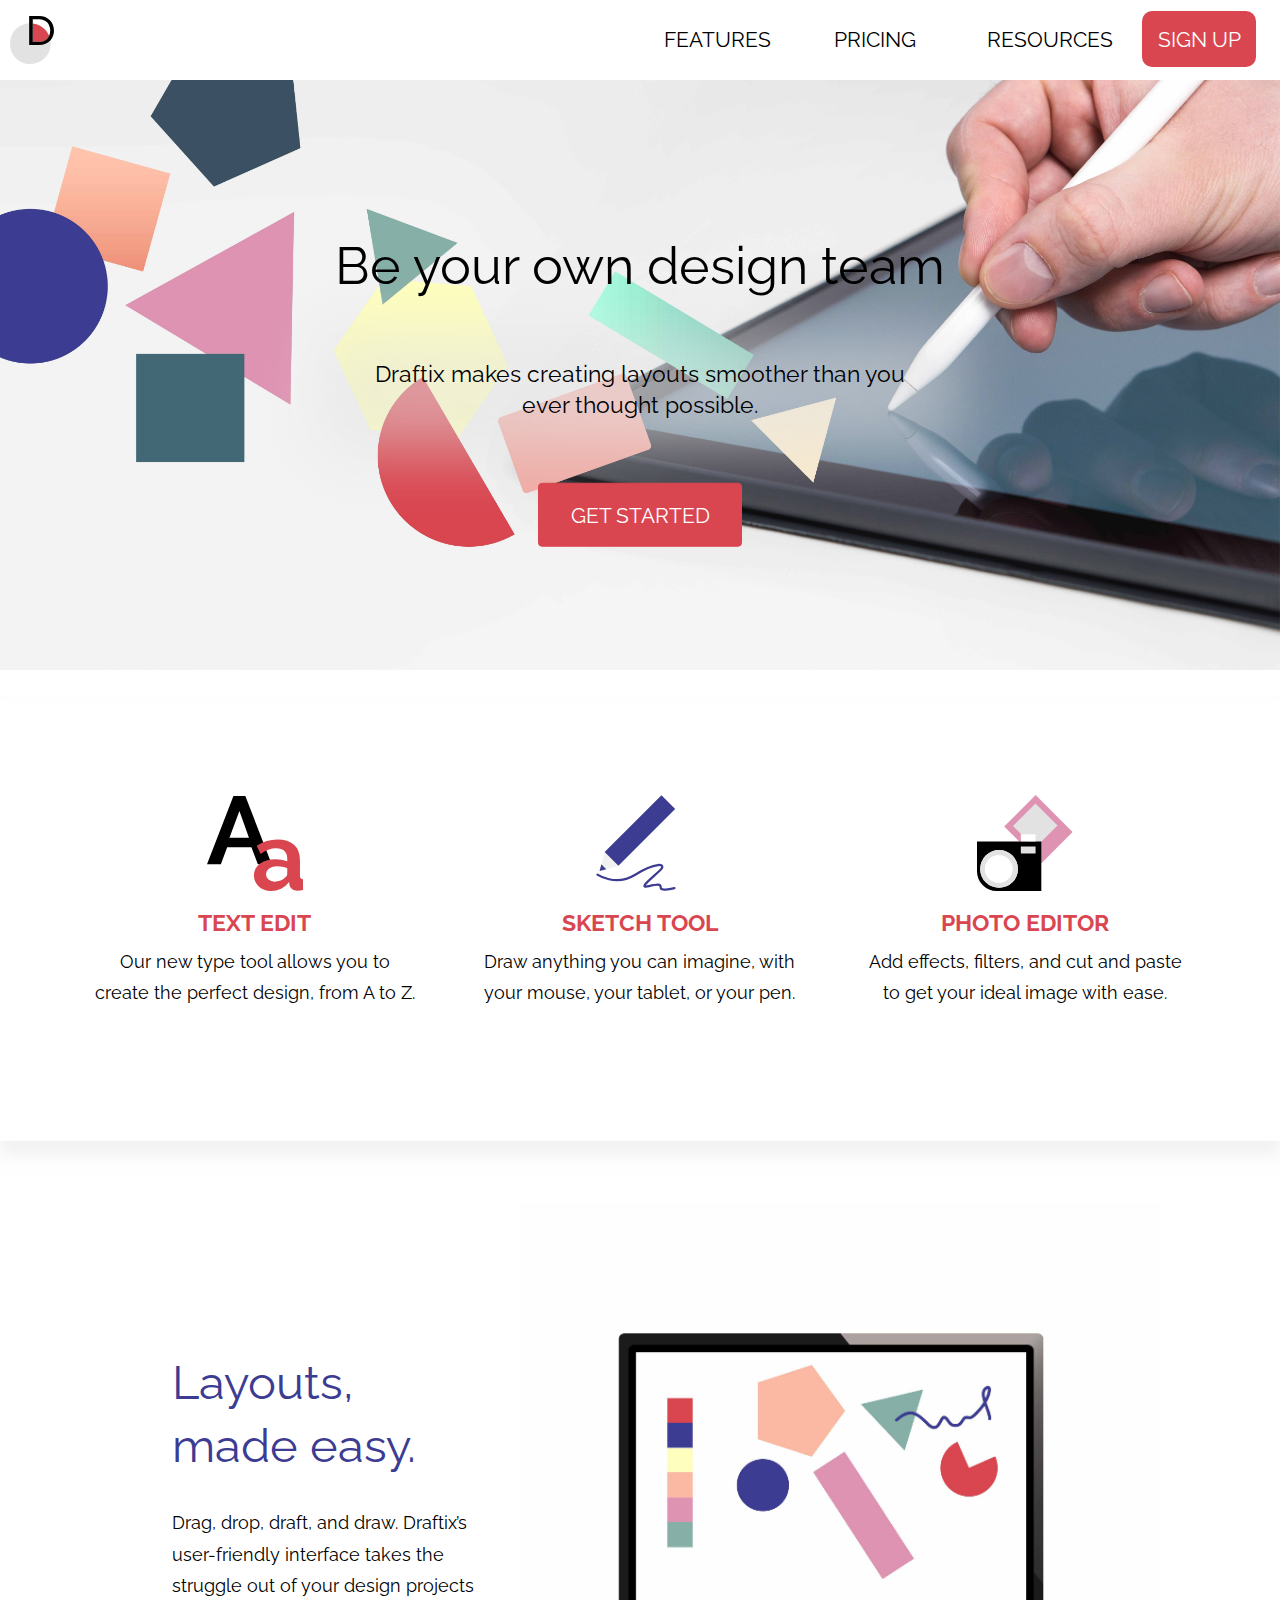
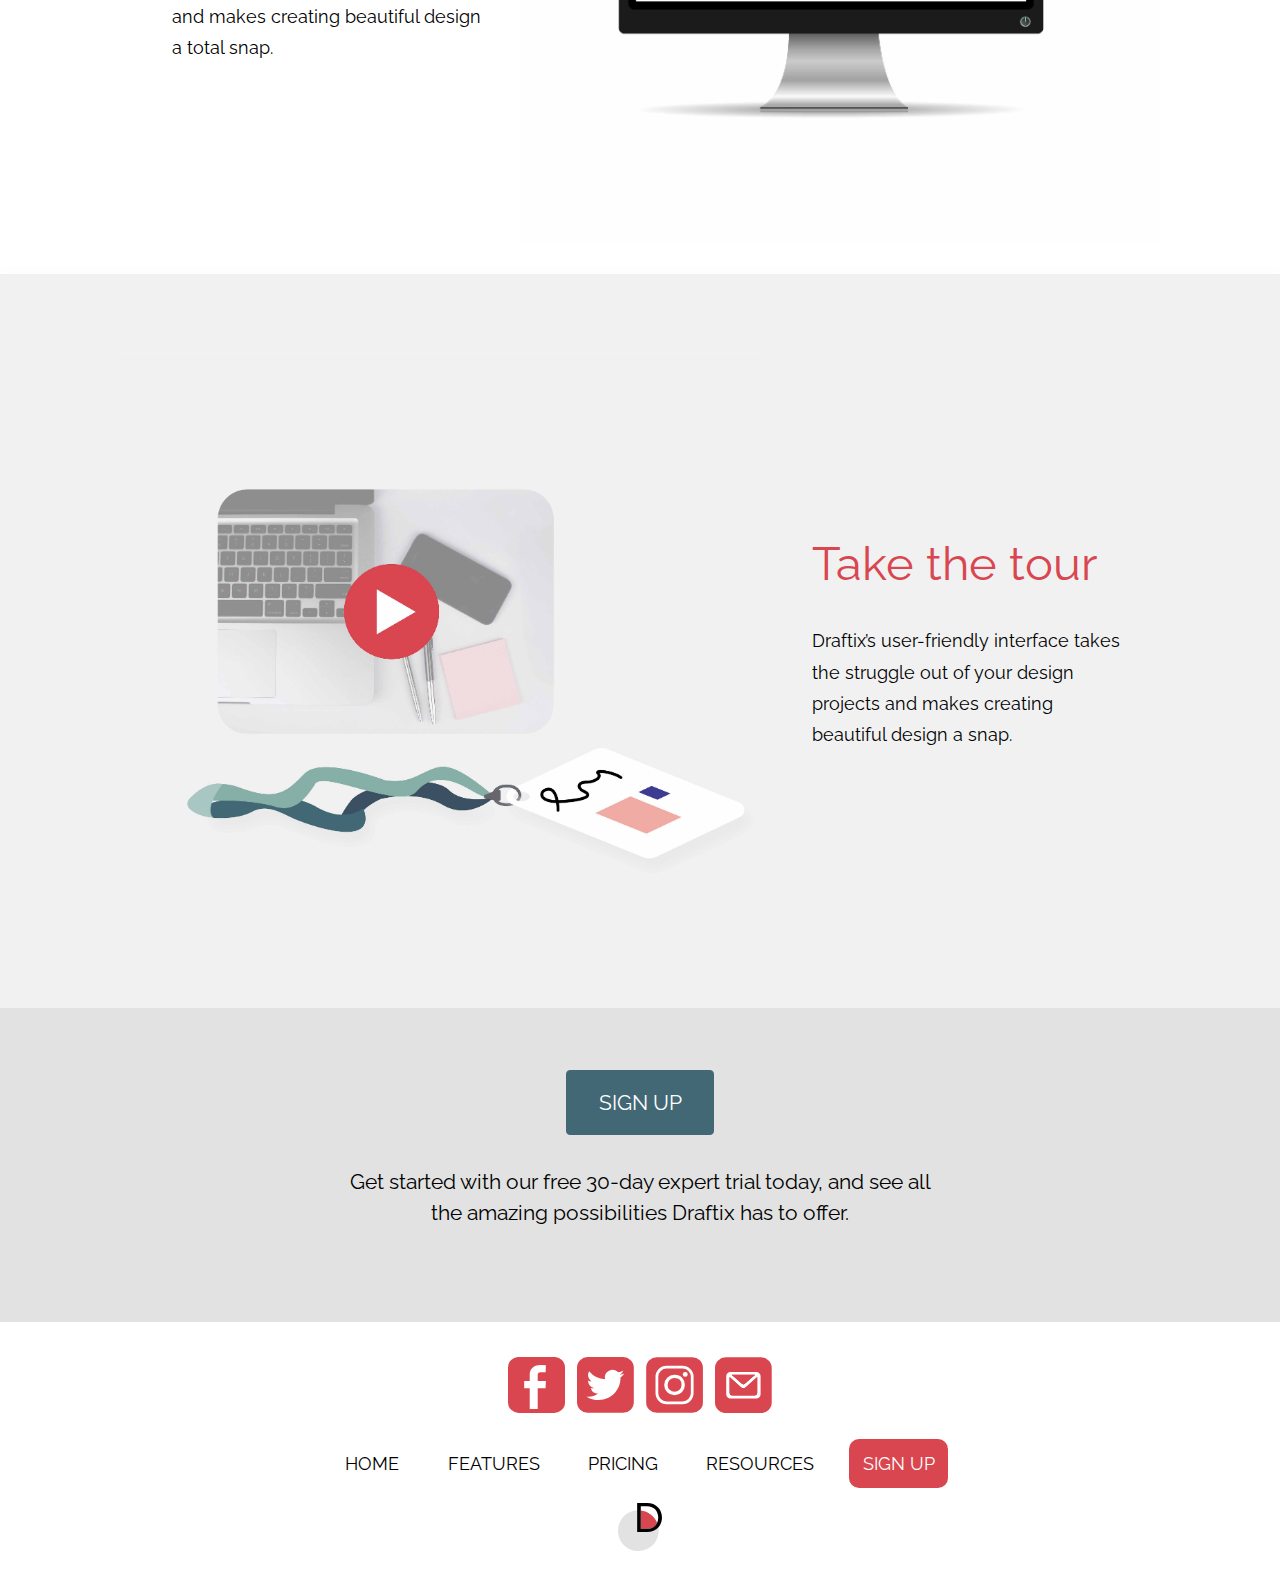
==== commit dc481088: "Removed bottom-nav button and fixed current classes" ====
--- a/index.html
+++ b/index.html
@@ -9,8 +9,8 @@
   <link href="css/type.css" rel="stylesheet">
   <link href="css/main.css" rel="stylesheet">
   <link href="https://fonts.googleapis.com/css?family=Raleway:500,700" rel="stylesheet">
-  <link rel="icon" type="image/png" href="images/favicon-32x32.png" sizes="32x32">
-  <link rel="icon" type="image/png" href="images/favicon-16x16.png" sizes="16x16">
+  <link rel="icon" type="image/png" href="favicon-32x32.png" sizes="32x32">
+  <link rel="icon" type="image/png" href="favicon-16x16.png" sizes="16x16">
 
 </head>
 <body>
@@ -27,7 +27,7 @@
           <img class="nav-close icon i-48" src="images/nav-icon-close.svg" alt="Close Navigation">
         </label>
         <ul class="nav list-group text-upper grid">
-          <li class="island-1-2 unit xs-1 s-1 m-1 l-1-4 current"><a href="tour.html">Features</a></li>
+          <li class="island-1-2 unit xs-1 s-1 m-1 l-1-4"><a href="tour.html">Features</a></li>
           <li class="island-1-2 unit xs-1 s-1 m-1 l-1-4"><a href="pricing.html">Pricing</a></li>
           <li class="island-1-2 unit xs-1 s-1 m-1 l-1-4"><a href="#">Resources</a></li>
           <li class="island-1-2 unit xs-1 s-1 m-1 l-1-4"><a href="sign-up.html">Sign Up</a></li>
@@ -153,8 +153,8 @@
         <li class="island-1-4"><a href="index.html">Home</a></li>
         <li class="island-1-4"><a href="tour.html">Features</a></li>
         <li class="island-1-4"><a href="pricing.html">Pricing</a></li>
-        <li class="island-1-4 push-1-4"><a href="#">Resources</a></li>
-        <li class="island-1-4"><a class="btn btn-red text-upper pad-t-1-4" href="pricing.html">Sign Up</a></li>
+        <li class="island-1-4"><a href="#">Resources</a></li>
+        <li class="island-1-4"><a href="pricing.html">Sign Up</a></li>
       </ul>
     </nav>
     <div class="unit xs-1 island-1-4 bottom-logo">
--- a/css/main.css
+++ b/css/main.css
@@ -301,7 +301,7 @@
   }
 
   .banner-text h1 {
-    font-size: 2em;
+    font-size: 2.5em;
   }
 
   .card-image-1 {
@@ -380,6 +380,24 @@
     color: #fff;
   }
 
+  nav li:last-child a:hover {
+    background-color: #000;
+    border-radius: 10px;
+    color: #fff;
+  }
+
+  nav li:last-child .btn-none {
+    background-color: #fff;
+    border-radius: 10px;
+    color: #000;
+  }
+
+  nav li:last-child .btn-none:hover {
+    background-color: darkgray;
+    border-radius: 10px;
+    color: #fff;
+  }
+
   .sign {
     margin-left: 10em;
     margin-right: 10em;
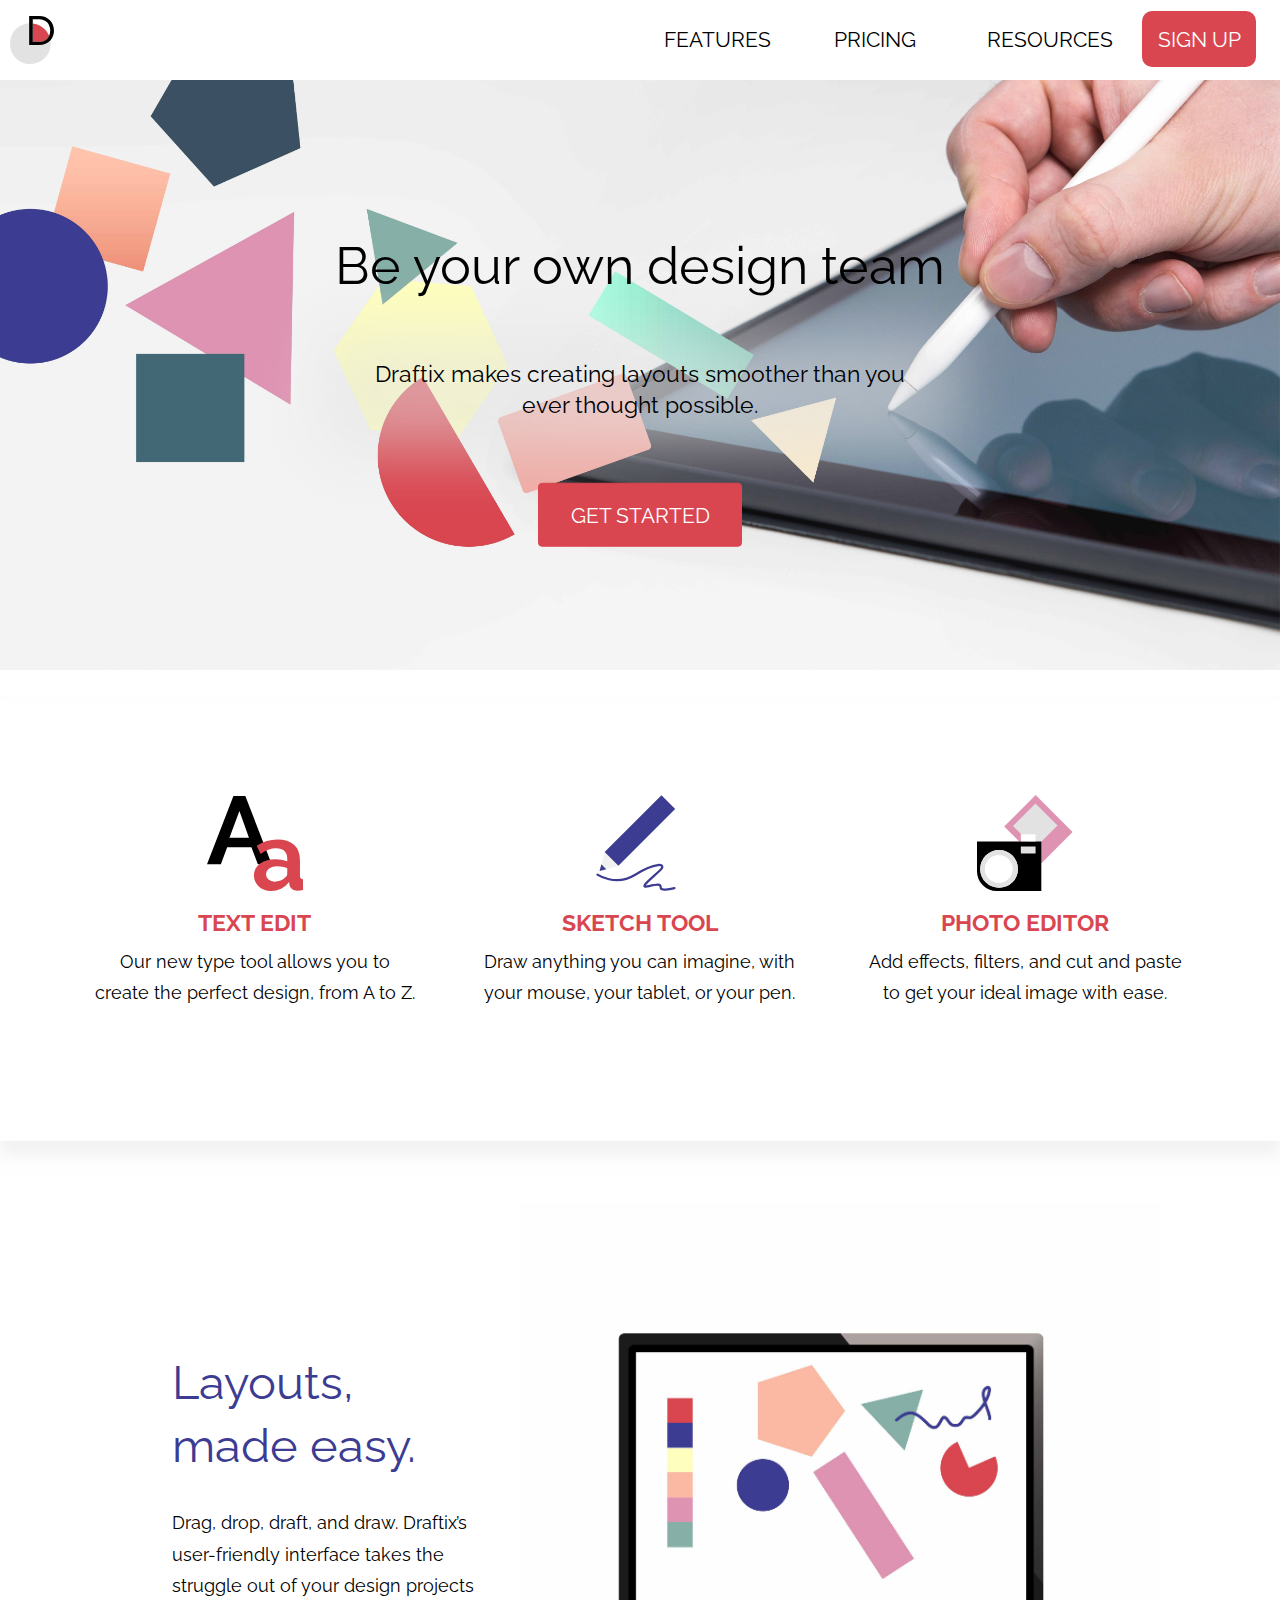
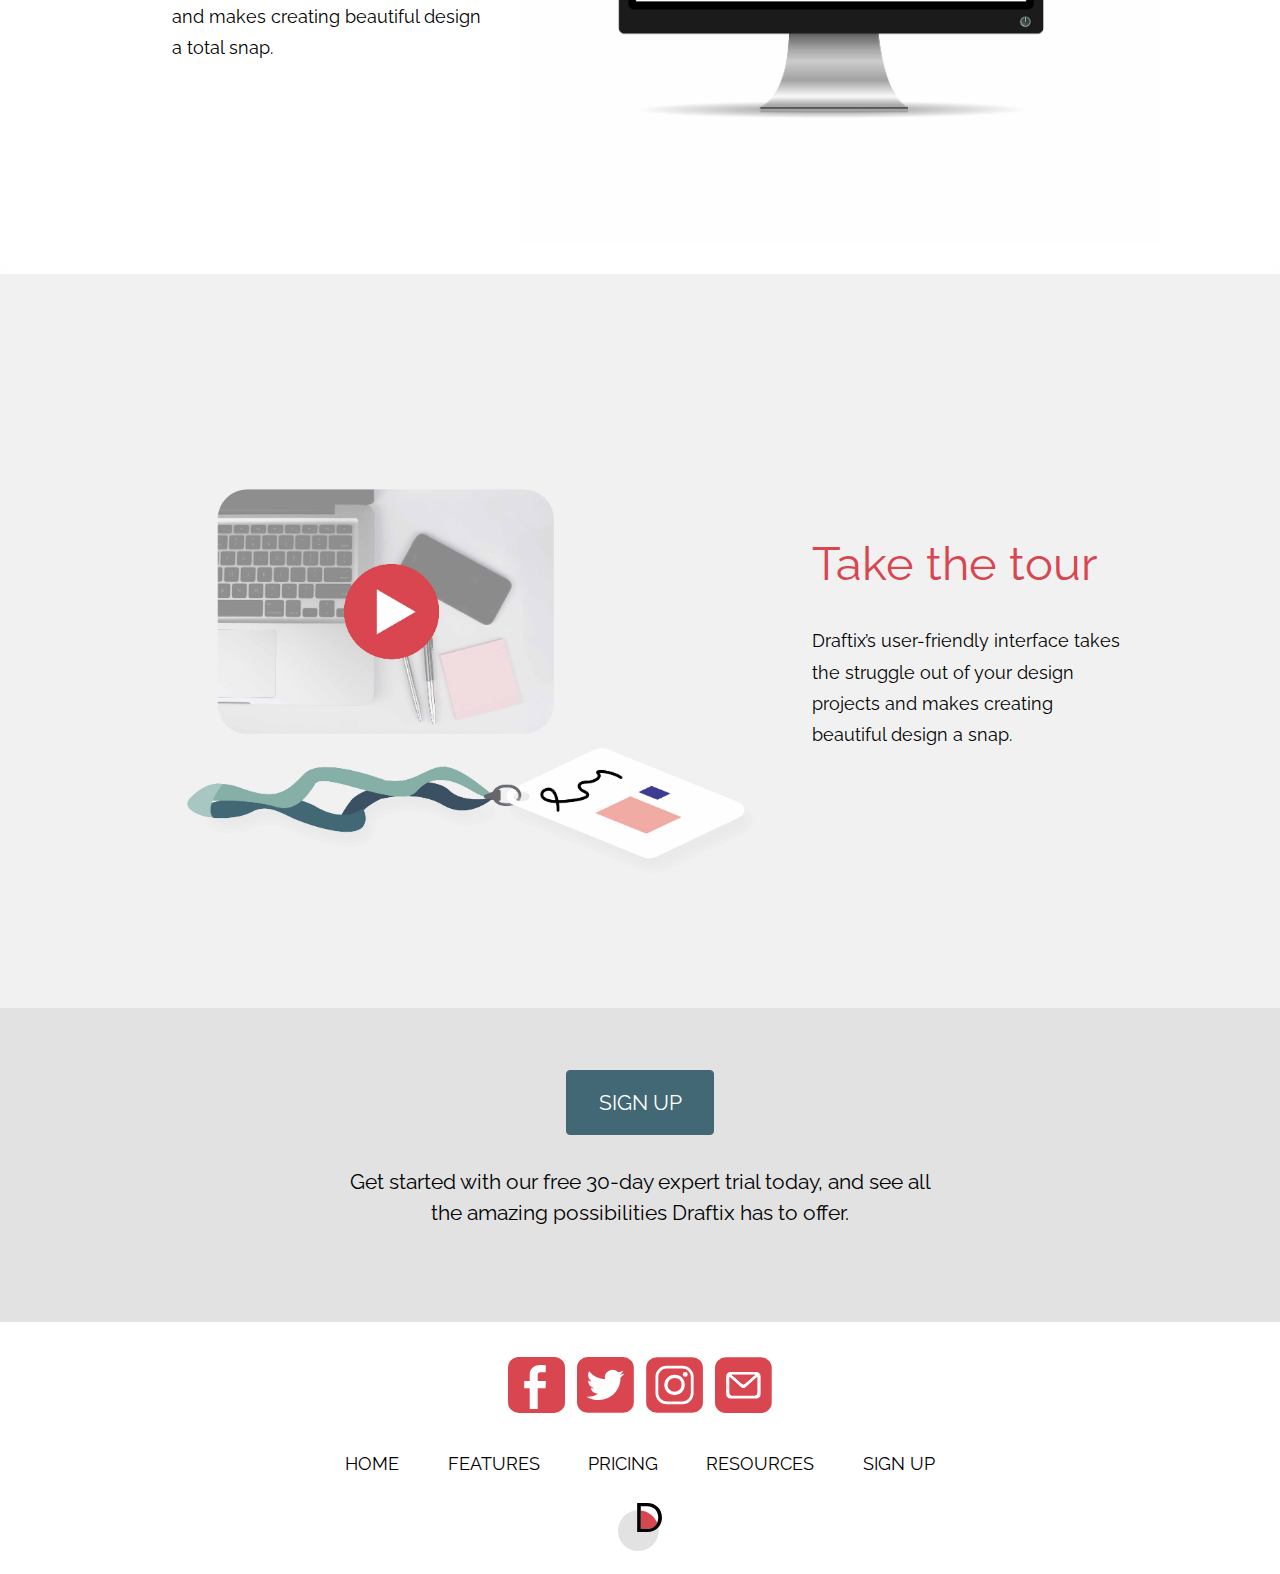
==== commit 26c41af0: "Removed all bottom sign up buttons" ====
--- a/index.html
+++ b/index.html
@@ -154,7 +154,7 @@
         <li class="island-1-4"><a href="tour.html">Features</a></li>
         <li class="island-1-4"><a href="pricing.html">Pricing</a></li>
         <li class="island-1-4"><a href="#">Resources</a></li>
-        <li class="island-1-4"><a href="pricing.html">Sign Up</a></li>
+        <li class="island-1-4"><a class="btn-none" href="pricing.html">Sign Up</a></li>
       </ul>
     </nav>
     <div class="unit xs-1 island-1-4 bottom-logo">
--- a/css/modules.css
+++ b/css/modules.css
@@ -810,7 +810,6 @@
 }
 
 [type="checkbox"]:focus + label::before {
-  outline: 3px solid #000;
   z-index: 1000;
 }
 
@@ -834,12 +833,6 @@
 
 [type="radio"]:checked + label::before {
   background-image: url("data:image/svg+xml,%3Csvg xmlns='http://www.w3.org/2000/svg' width='256' height='256' viewBox='0 0 256 256'%3E%3Ccircle cx='128' cy='128' r='70.4'/%3E%3C/svg%3E");
-}
-
-[type="radio"]:focus + label::before,
-[type="radio"] + label:focus::before {
-  box-shadow: 0 0 0 3px #000;
-  z-index: 1000;
 }
 
 [type="range"] {
@@ -1059,12 +1052,7 @@
 textarea:focus,
 button:focus,
 select:focus {
-  outline: 3px solid #000;
   outline-offset: 0;
-}
-
-a:focus, [tabindex="0"]:focus {
-  outline-offset: 3px;
 }
 
 .skip-links {
@@ -1093,7 +1081,6 @@
 
 .skip-links a:focus,
 .skip-links button:focus {
-  outline-offset: 3px;
   top: 0;
 }
 
--- a/css/main.css
+++ b/css/main.css
@@ -270,6 +270,16 @@
   right: 10px;
 }
 
+.thank-you {
+  line-height: 1.75;
+  max-width: 700px;
+  margin: 0 auto;
+}
+
+input {
+  outline: 0;
+}
+
 @media only screen and (min-width: 38em) {
 
   .card-type-1 {
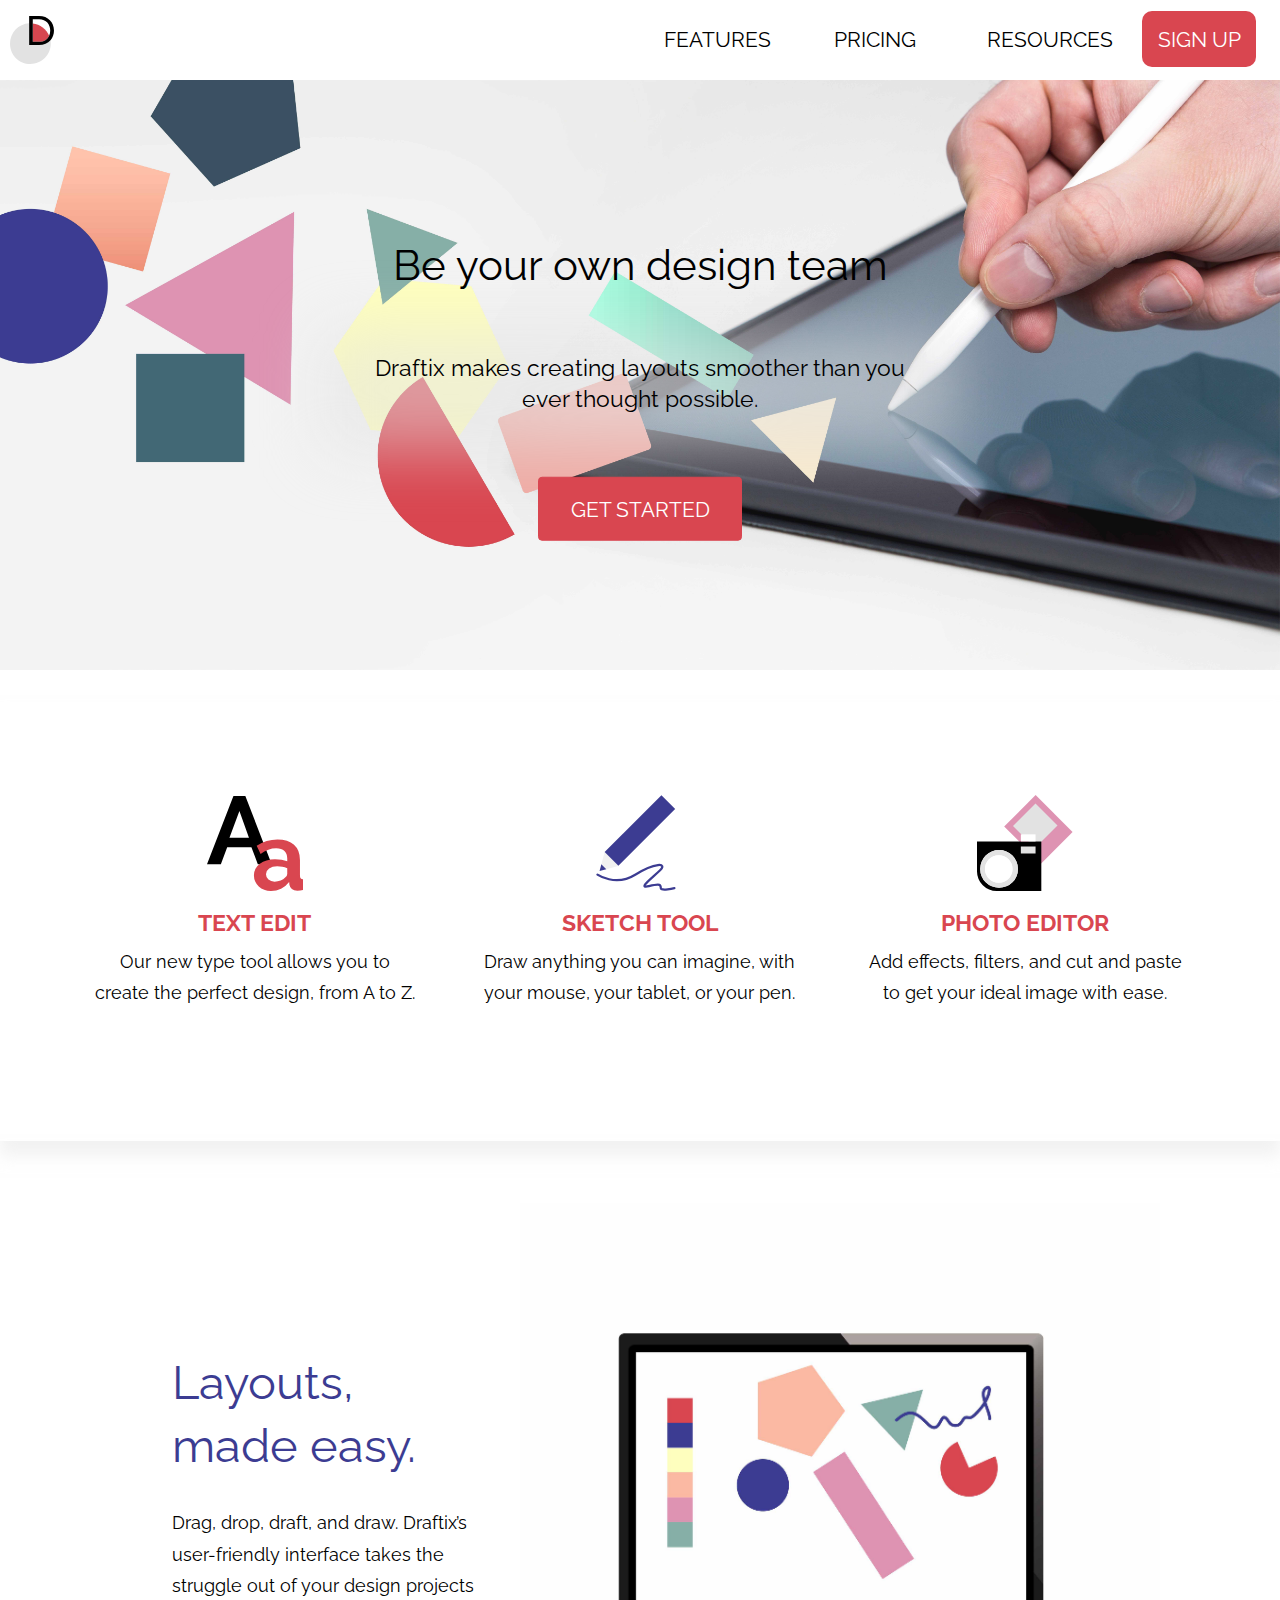
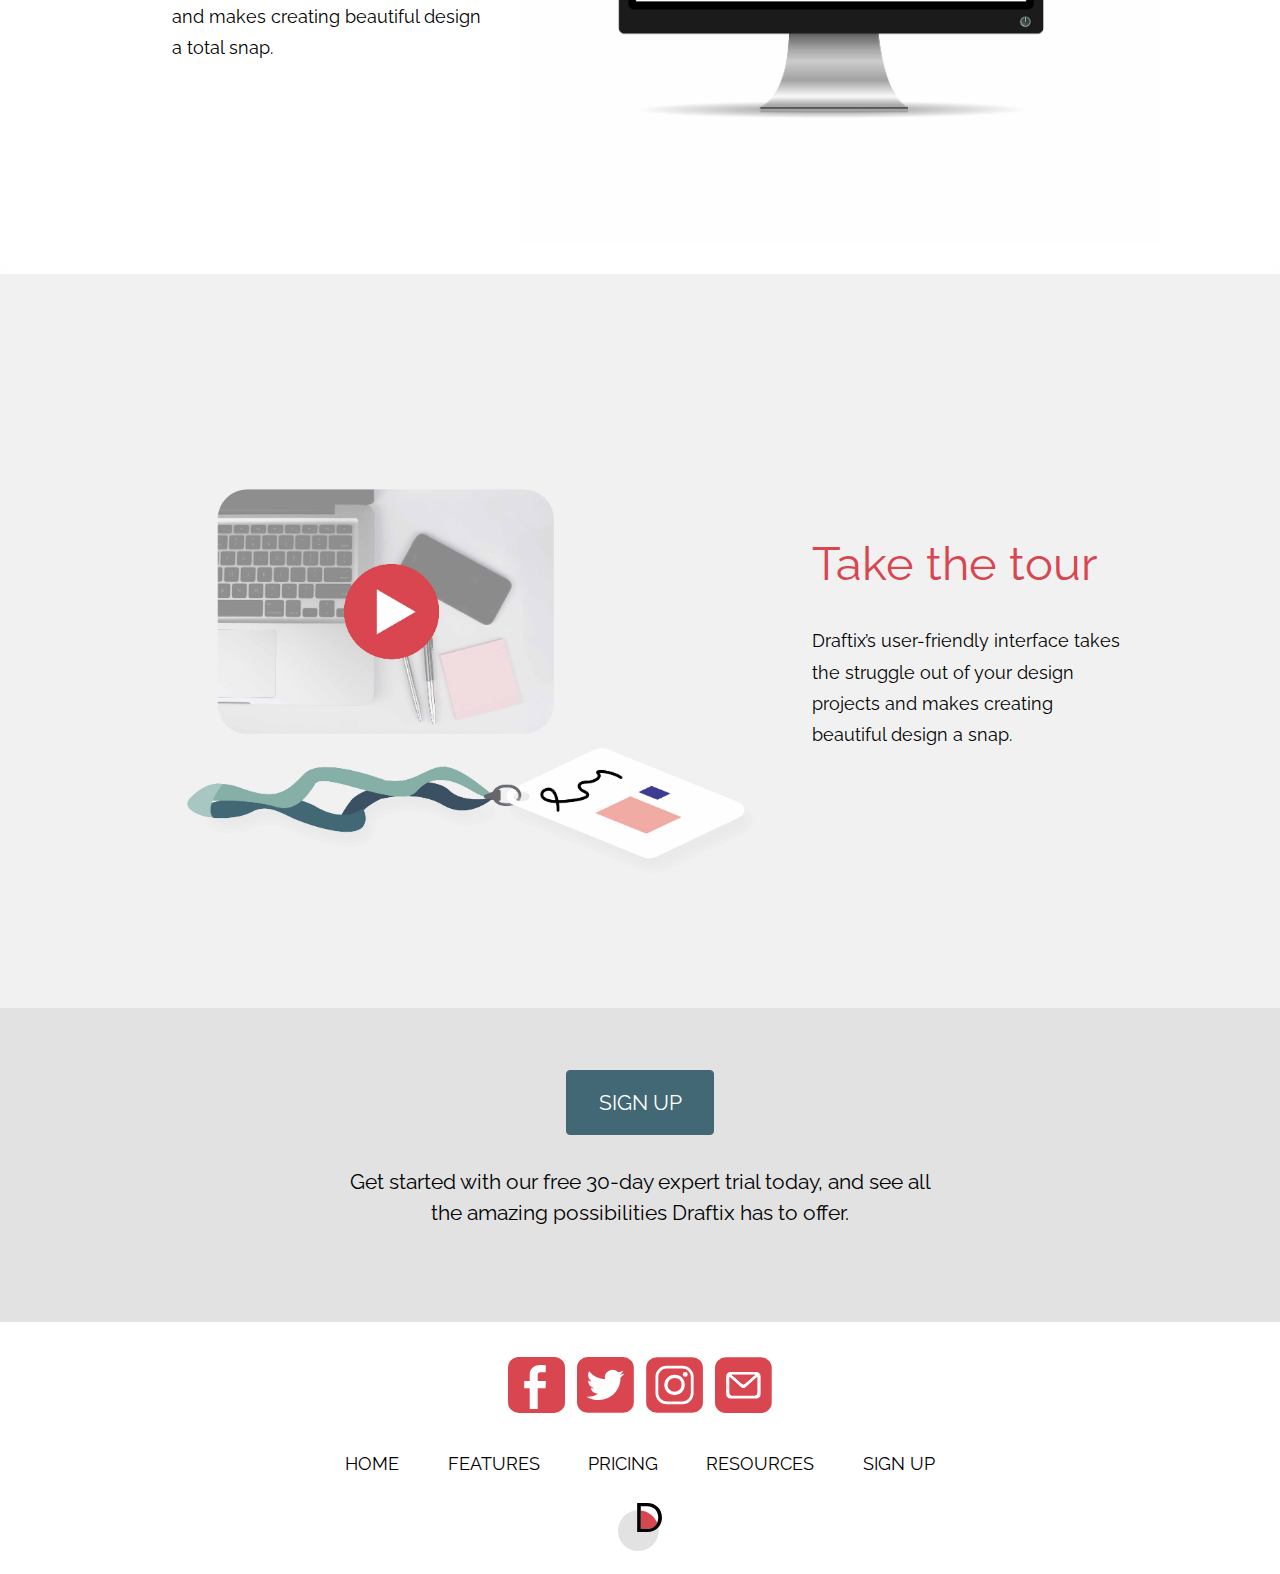
==== commit 91dc1bb3: "Fixed large sizing, form" ====
--- a/index.html
+++ b/index.html
@@ -30,7 +30,7 @@
           <li class="island-1-2 unit xs-1 s-1 m-1 l-1-4"><a href="tour.html">Features</a></li>
           <li class="island-1-2 unit xs-1 s-1 m-1 l-1-4"><a href="pricing.html">Pricing</a></li>
           <li class="island-1-2 unit xs-1 s-1 m-1 l-1-4"><a href="#">Resources</a></li>
-          <li class="island-1-2 unit xs-1 s-1 m-1 l-1-4"><a href="sign-up.html">Sign Up</a></li>
+          <li class="island-1-2 unit xs-1 s-1 m-1 l-1-4"><a href="pricing.html">Sign Up</a></li>
         </ul>
       </nav>
     </div>
--- a/css/main.css
+++ b/css/main.css
@@ -264,6 +264,10 @@
   max-width: 300px;
 }
 
+input {
+  font-size: .75em;
+}
+
 .bottom-logo {
   position: absolute;
   bottom: 10px;
@@ -280,6 +284,14 @@
   outline: 0;
 }
 
+.check-s {
+  font-size: .6em;
+}
+
+.check-l {
+  display: none;
+}
+
 @media only screen and (min-width: 38em) {
 
   .card-type-1 {
@@ -311,7 +323,7 @@
   }
 
   .banner-text h1 {
-    font-size: 2.5em;
+    font-size: 2em;
   }
 
   .card-image-1 {
@@ -428,7 +440,20 @@
   }
 
   .form {
-    min-width: 750px;
+    min-width: 500px;
+    max-width: 800px;
+  }
+
+  input {
+    font-size: .8em;
+  }
+
+  .check-s {
+    display: none;
+  }
+
+  .check-l {
+    display: inline-block;
   }
 
 }
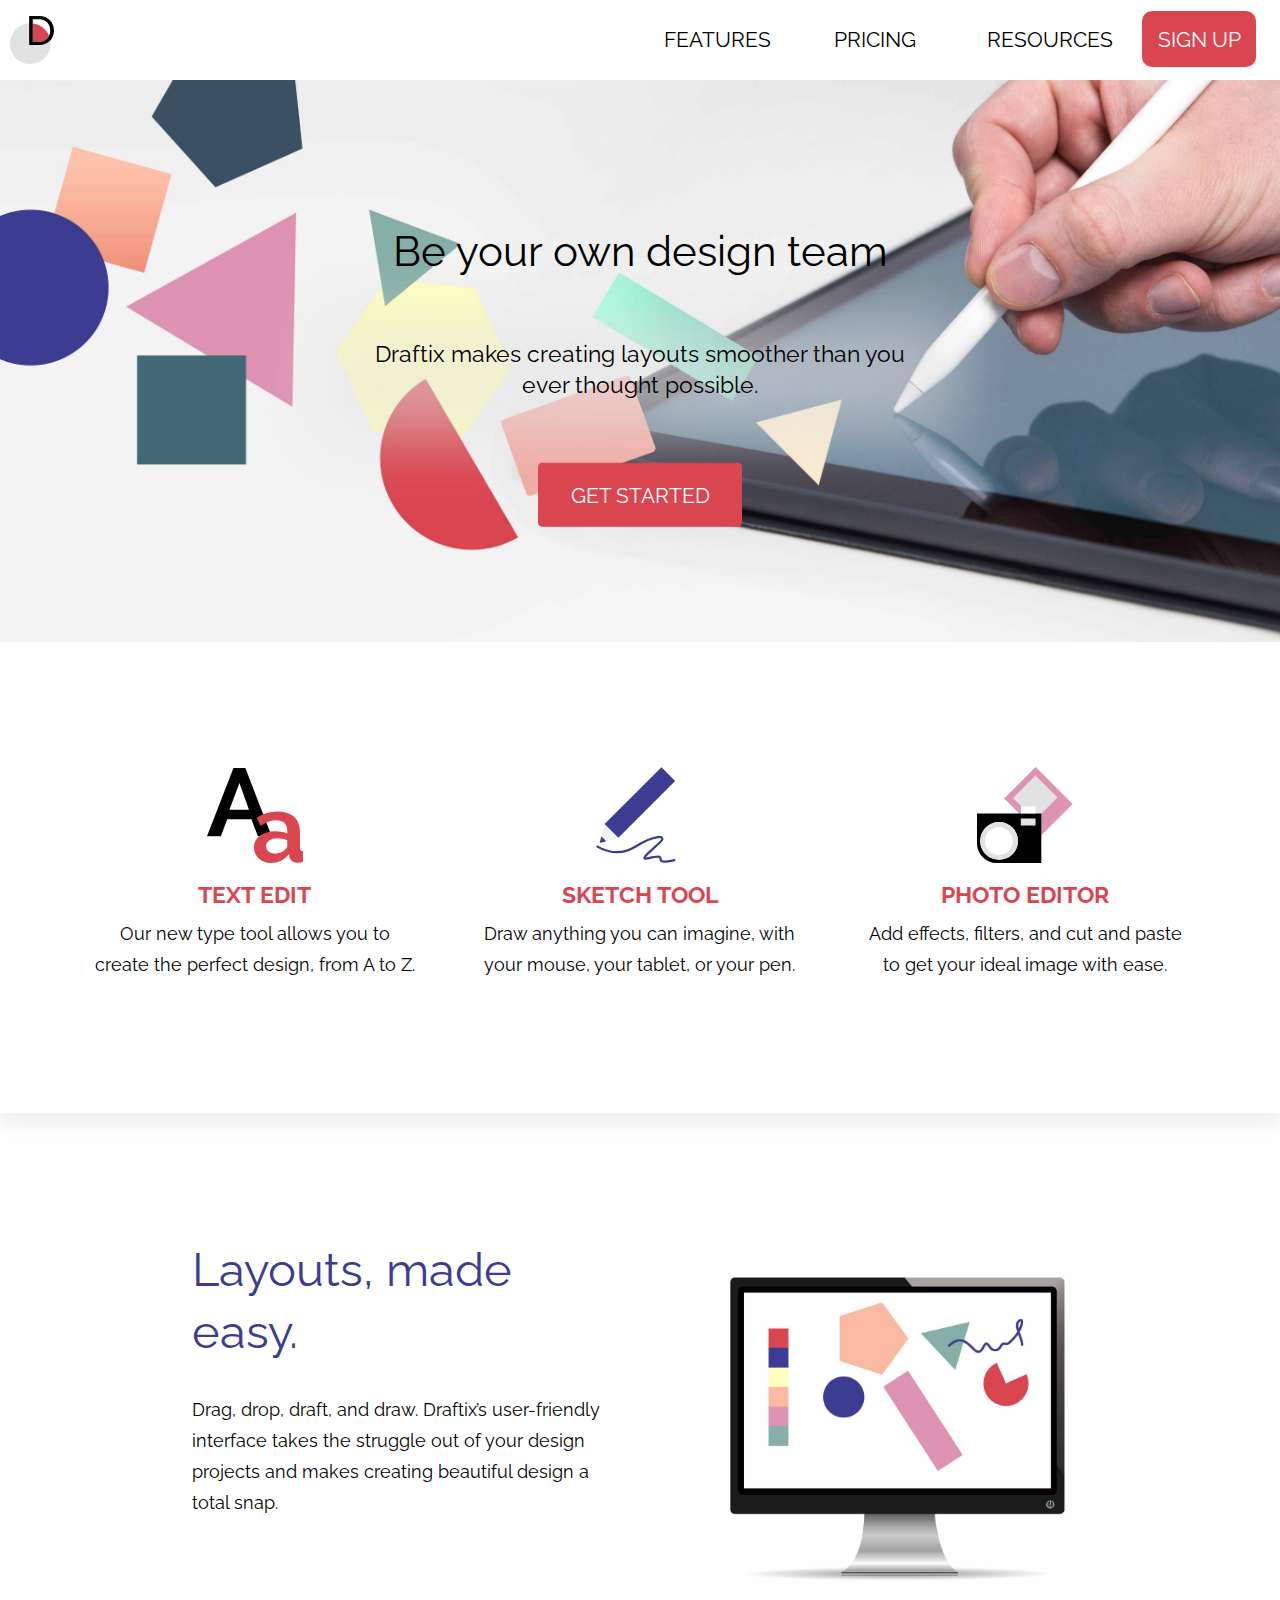
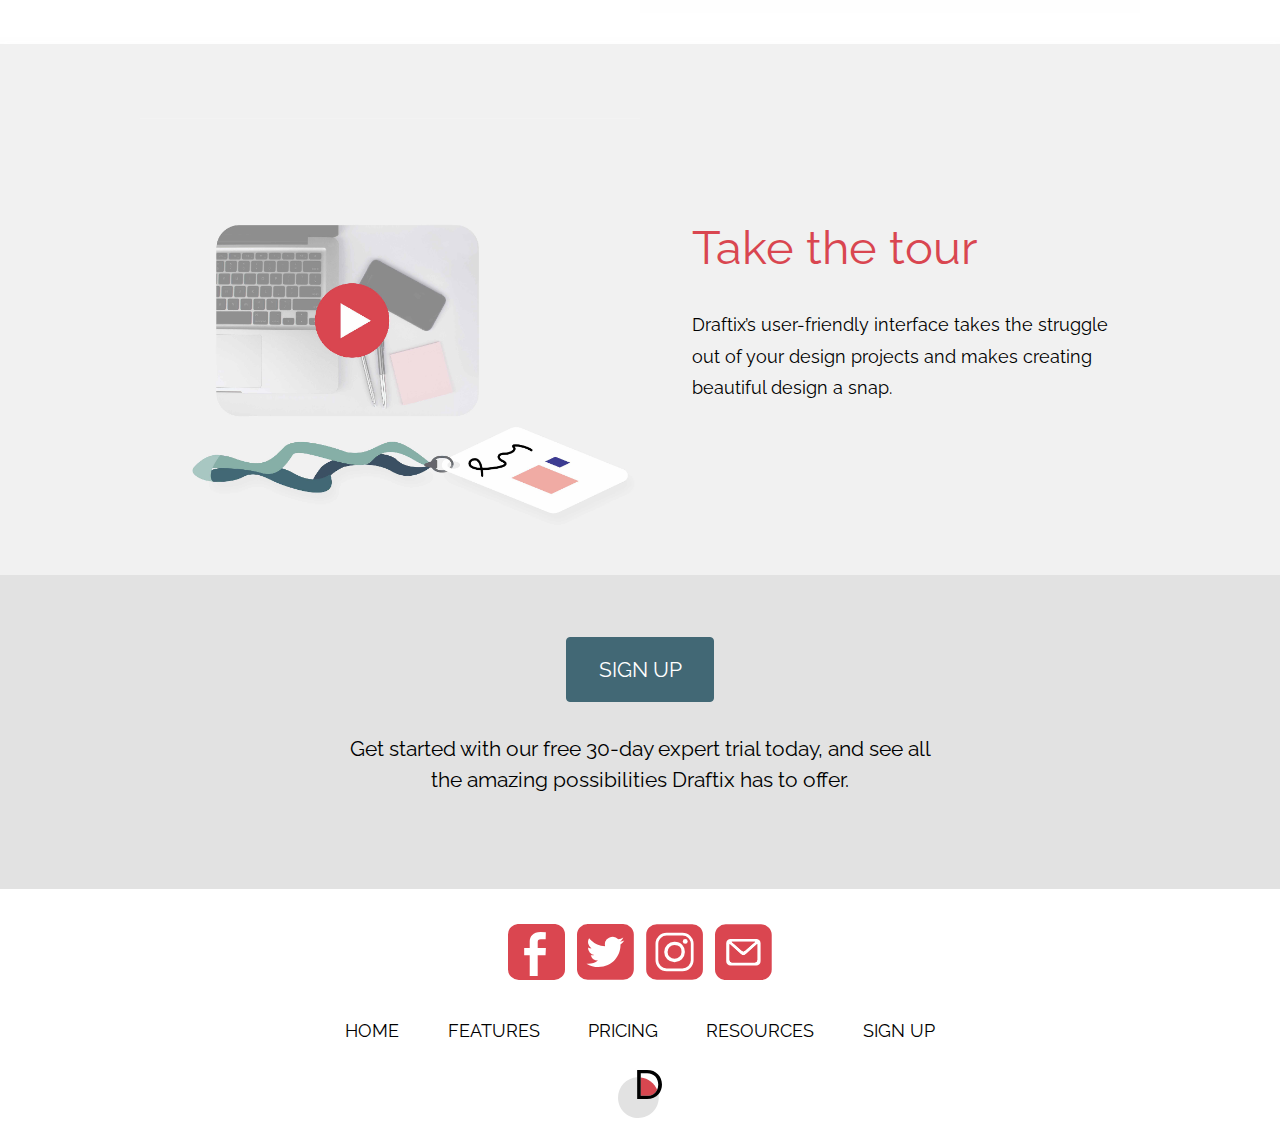
==== commit 0264afaf: "Fixed hideous embed problem - thanks Melissa!!!" ====
--- a/index.html
+++ b/index.html
@@ -40,14 +40,14 @@
     <div class="banner grid relative">
 
       <div class="crop unit unit-content-center xs-1 push">
-        <img class="home-banner overflow" src="images/banner-tablet-shapes.jpg" alt="banner">
+        <img class="home-banner overflow" src="images/banner-tablet.jpg" alt="banner">
       </div>
 
       <div class="unit banner-text absolute text-center pin-c xs-2-3 s-1-2">
         <h1 class="not-bold zetta push">Be your own design team</h1>
         <p class=" push mega island home-banner-caption pad-t-1-2">Draftix makes creating layouts smoother than you ever thought possible.</p>
         <p class="push-2 mega island home-banner-blur pad-t-1-2">Draftix makes creating layouts smoother than you ever thought possible.</p>
-        <a href="pricing.html" class="btn btn-red text-upper gutter island-1-2">Get Started</a>
+        <a href="pricing.html#choose" class="btn btn-red text-upper gutter island-1-2">Get Started</a>
       </div>
 
     </div>
@@ -79,14 +79,16 @@
 
       <div class="shadow cards center-content">
         <div class="grid center cards-container center-content push">
-          <div class="unit xs-1 s-1 m-2-3 l-1-2 card-type-1 gutter">
+          <div class="unit xs-1 s-1 m-1-2 l-1-2 card-type-1 gutter">
             <div class=" card-type">
               <h2 class=" pad-t-2 blue not-bold yotta">Layouts, made easy.</h2>
               <p class="milli">Drag, drop, draft, and draw. Draftix’s user-friendly interface takes the struggle out of your design projects and makes creating beautiful design a total snap.</p>
             </div>
           </div>
-          <div class="unit xs-1 s-1 m-1-3 l-1-2 card-image pad-t-2">
-            <img class="monitor img-flex" src="images/home-card-monitor.jpg" alt="monitor">
+          <div class="unit xs-1 s-1 m-1-2 l-1-2">
+            <div class="card-image embed embed-1by1">
+              <img class="pass img-flex pad-t-2 embed-item" src="images/card-monitor.jpg" alt="monitor">
+            </div>
           </div>
           <div class="unit xs-1 s-1 m-1-2 l-1-2 card-type-2 island text-center">
             <h2 class="blue not-bold yotta">Layouts, made easy.</h2>
@@ -97,14 +99,16 @@
 
       <div class="shadow cards center-content back-lt-gray">
         <div class="grid center cards-container center-content push">
-          <div class="unit xs-1 s-1 m-1-3 l-1-2 card-image embed">
-            <img class="pass img-flex pad-t-2" src="images/card-pass.jpg" alt="monitor">
+          <div class="unit xs-1 s-1 m-1-2 l-1-2">
+            <div class="card-image embed embed-1by1">
+              <img class="pass img-flex pad-t-2 embed-item" src="images/card-pass.jpg" alt="pass">
+            </div>
           </div>
           <div class="unit xs-1 s-1 m-1-2 l-1-2 card-type-4 island text-center">
             <h2 class="red not-bold yotta">Take the tour</h2>
             <p class="gutter-2">Draftix’s user-friendly interface takes the struggle out of your design projects and makes creating beautiful design a snap.</p>
           </div>
-          <div class="unit xs-1 s-1 m-2-3 l-1-2 card-type-3 gutter">
+          <div class="unit xs-1 s-1 m-1-2 l-1-2 card-type-3 gutter">
             <div class="card-type">
               <h2 class=" pad-t-2 red not-bold yotta">Take the tour</h2>
               <p class="milli">Draftix’s user-friendly interface takes the struggle out of your design projects and makes creating beautiful design a snap.</p>
--- a/css/main.css
+++ b/css/main.css
@@ -81,12 +81,10 @@
 
 .card-type-1 {
   display: none;
-  max-width: 400px;
 }
 
 .card-type-3 {
   display: none;
-  max-width: 400px;
 }
 
 .card-type-5 {
@@ -144,7 +142,7 @@
 }
 
 .cards-container {
-  max-width: 1500px;
+  max-width: 1000px;
   min-height: 250px;
 }
 
@@ -209,18 +207,18 @@
 }
 
 .testimonial {
-  max-width: 750px;
+  max-width: 600px;
   margin: 0 auto;
 }
 
 .test {
   margin: 0 auto;
-  max-width: 230px;
+  max-width: 200px;
 
 }
 
 .sign {
-  max-width: 300px;
+  max-width: 200px;
   margin: 0 auto;
 }
 
@@ -264,10 +262,6 @@
   max-width: 300px;
 }
 
-input {
-  font-size: .75em;
-}
-
 .bottom-logo {
   position: absolute;
   bottom: 10px;
@@ -284,13 +278,11 @@
   outline: 0;
 }
 
-.check-s {
-  font-size: .6em;
-}
-
-.check-l {
-  display: none;
-}
+.check {
+  font-size: .65em;
+  white-space: nowrap;
+}
+
 
 @media only screen and (min-width: 38em) {
 
@@ -303,7 +295,7 @@
   }
 
   .card-type-3 {
-    display: inline-block;
+     display: block;
   }
 
   .card-type-4 {
@@ -444,18 +436,6 @@
     max-width: 800px;
   }
 
-  input {
-    font-size: .8em;
-  }
-
-  .check-s {
-    display: none;
-  }
-
-  .check-l {
-    display: inline-block;
-  }
-
 }
 
 @media only screen and (min-width: 80em) {
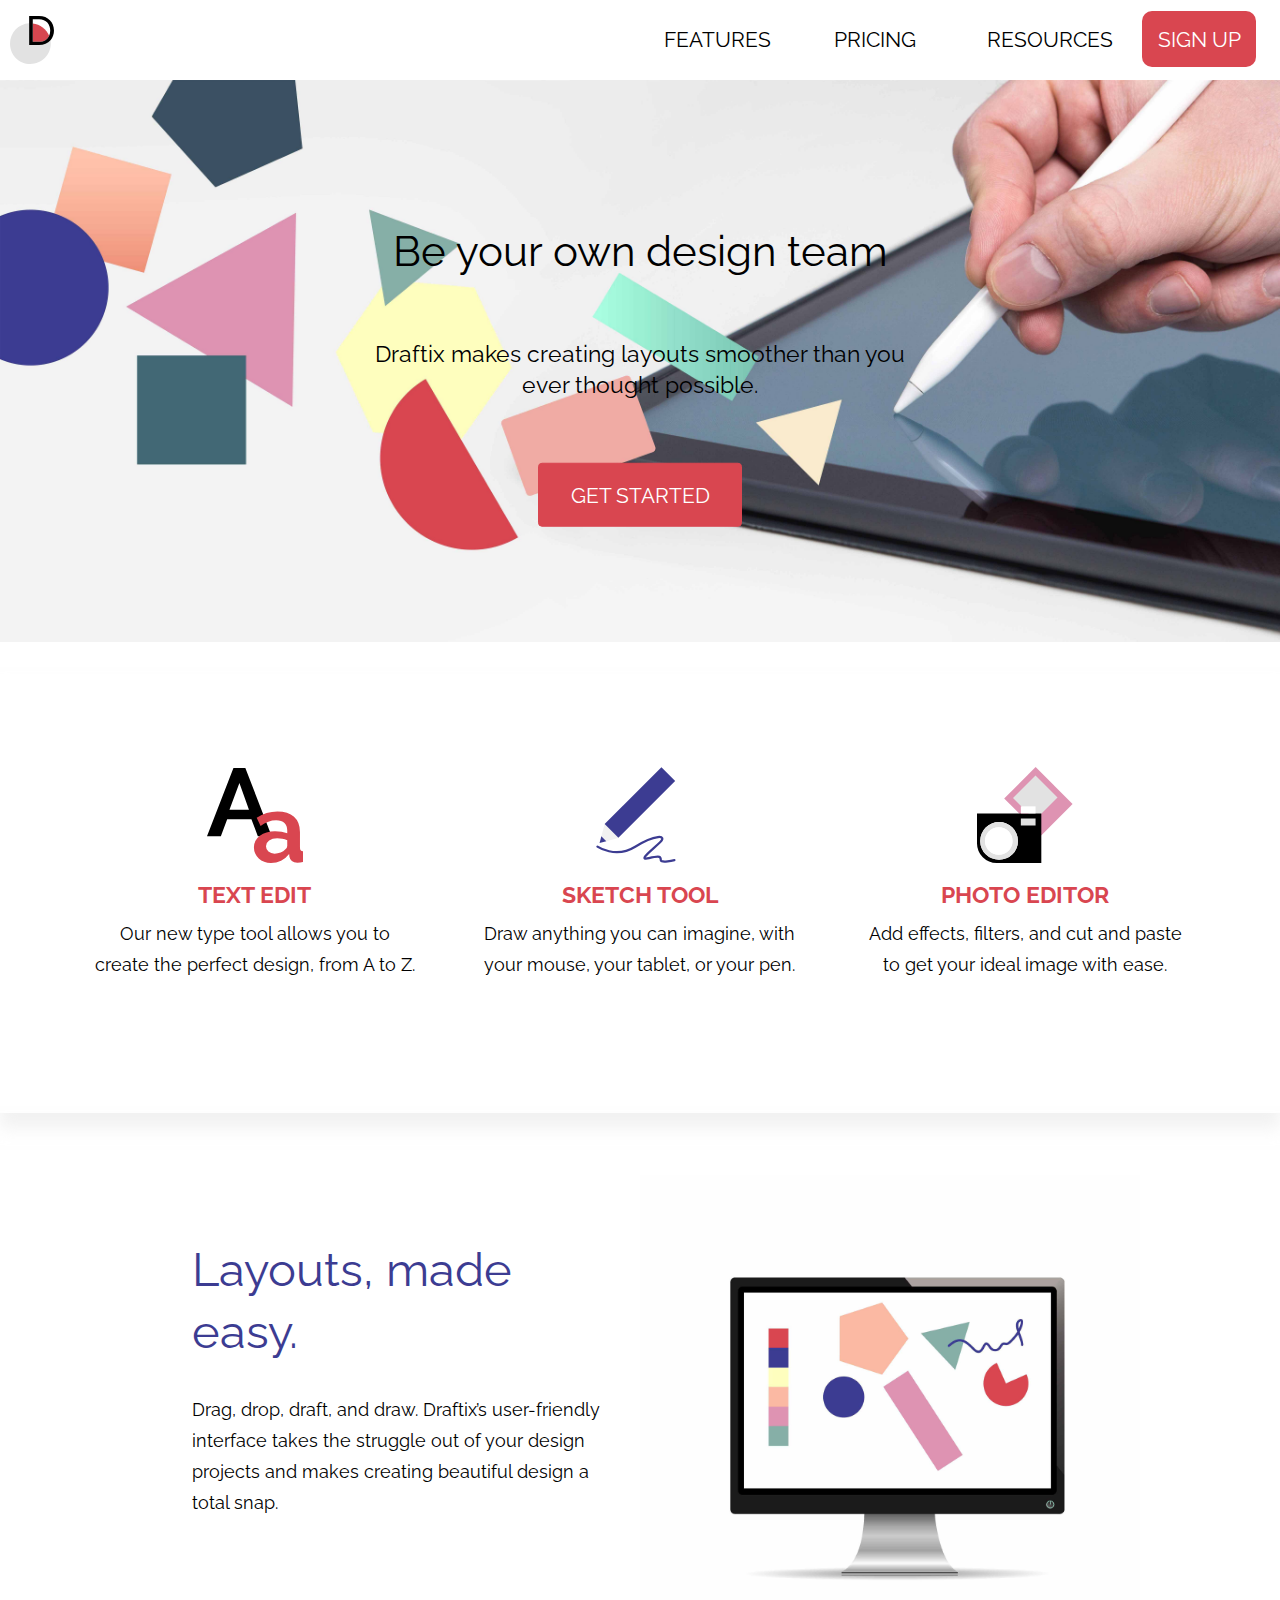
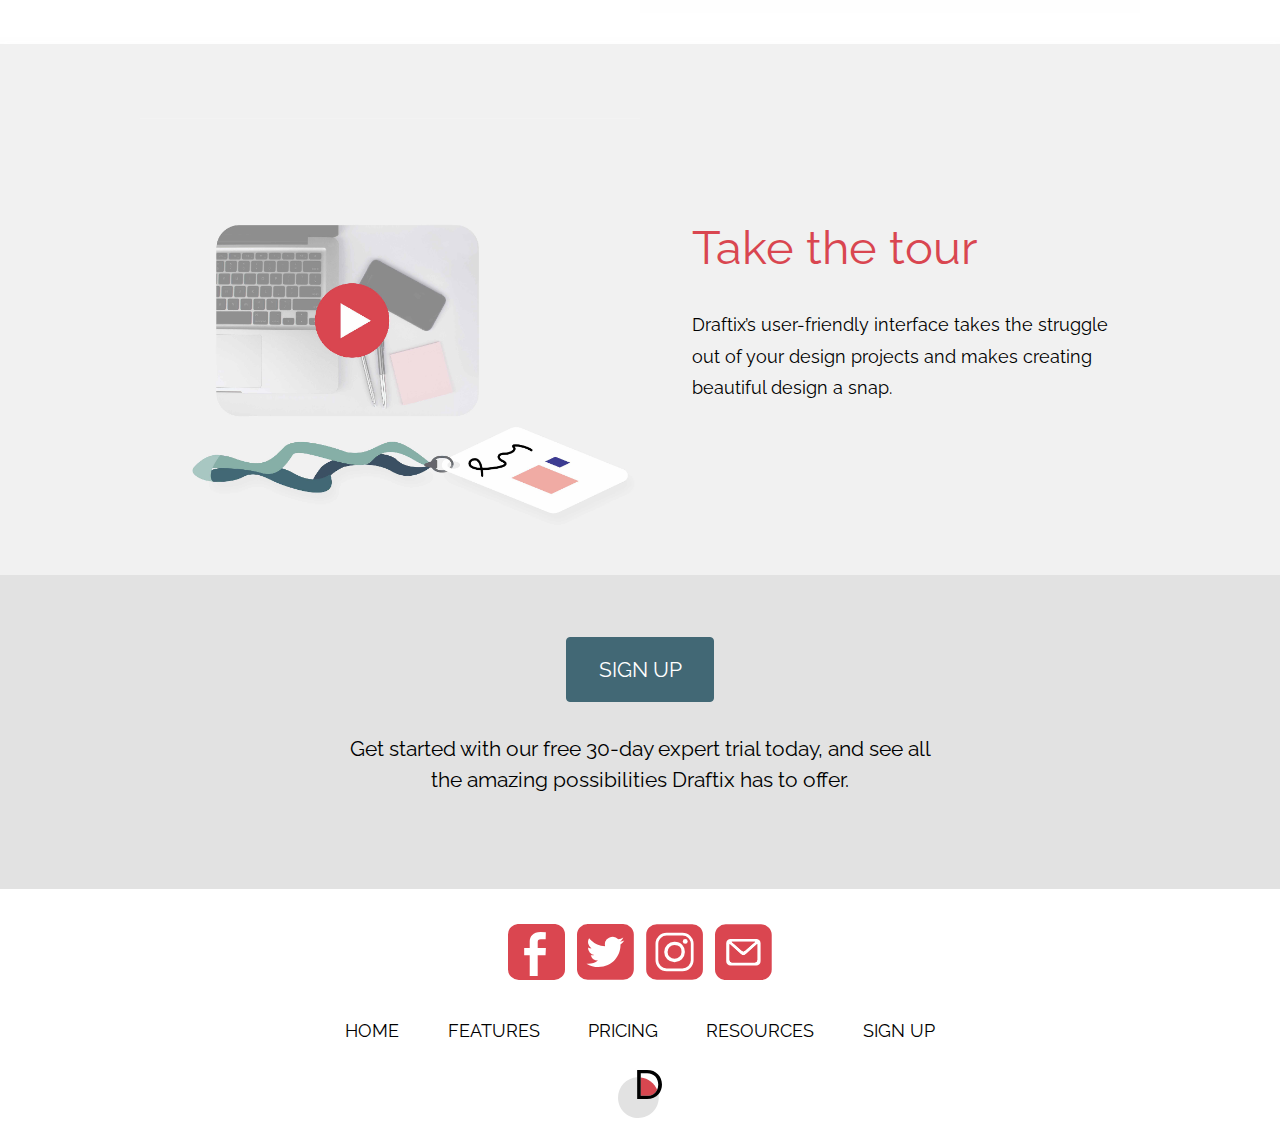
==== commit 8e3f9e94: "Remove blur and height full" ====
--- a/index.html
+++ b/index.html
@@ -46,7 +46,6 @@
       <div class="unit banner-text absolute text-center pin-c xs-2-3 s-1-2">
         <h1 class="not-bold zetta push">Be your own design team</h1>
         <p class=" push mega island home-banner-caption pad-t-1-2">Draftix makes creating layouts smoother than you ever thought possible.</p>
-        <p class="push-2 mega island home-banner-blur pad-t-1-2">Draftix makes creating layouts smoother than you ever thought possible.</p>
         <a href="pricing.html#choose" class="btn btn-red text-upper gutter island-1-2">Get Started</a>
       </div>
 
@@ -146,7 +145,7 @@
         <span class="icon-label hidden">Instagram</span>
       </a>
       <a class="icon-link push-2" href="#">
-        <i class="embed-item icon i-64">
+        <i class="icon i-64">
           <img class="island-1-8" src="images/icon-social-email.svg" alt="Email">
         </i>
         <span class="icon-label hidden">Email</span>
--- a/css/main.css
+++ b/css/main.css
@@ -50,19 +50,6 @@
   width: 100%;
 }
 
-.home-banner-blur {
-  background-color: rgba(225, 225, 225, .5);
-  border-radius: 15px;
-  -webkit-filter: blur(2px);
-  filter: blur(30px);
-  z-index: -1;
-  position: absolute;
-  top: 50%;
-  transform: translateY(-50%);
-  color: #fff;
-
-}
-
 .icon-label {
   color: #d94650;
 }
@@ -283,6 +270,46 @@
   white-space: nowrap;
 }
 
+tbody tr:nth-child(odd) {
+  background-color: #e2e2e2;
+}
+
+table {
+  border: 3px solid #e2e2e2;
+  min-width: 900px;
+}
+
+th, td {
+  border-bottom: none;
+}
+
+.level {
+  width: 7em;
+}
+
+.pricing {
+  width: 5em;
+}
+
+.devices {
+  width: 5em;
+}
+
+.fonts {
+  width: 8em;
+}
+
+.filters {
+  width: 5em;
+}
+
+.extras {
+  width: 10em;
+}
+
+.select-level {
+  white-space: nowrap;
+}
 
 @media only screen and (min-width: 38em) {
 
@@ -295,7 +322,7 @@
   }
 
   .card-type-3 {
-     display: block;
+    display: block;
   }
 
   .card-type-4 {
@@ -436,6 +463,14 @@
     max-width: 800px;
   }
 
+  .table-wrap {
+    overflow: visible;
+  }
+
+  caption {
+    text-align: center;
+  }
+
 }
 
 @media only screen and (min-width: 80em) {
